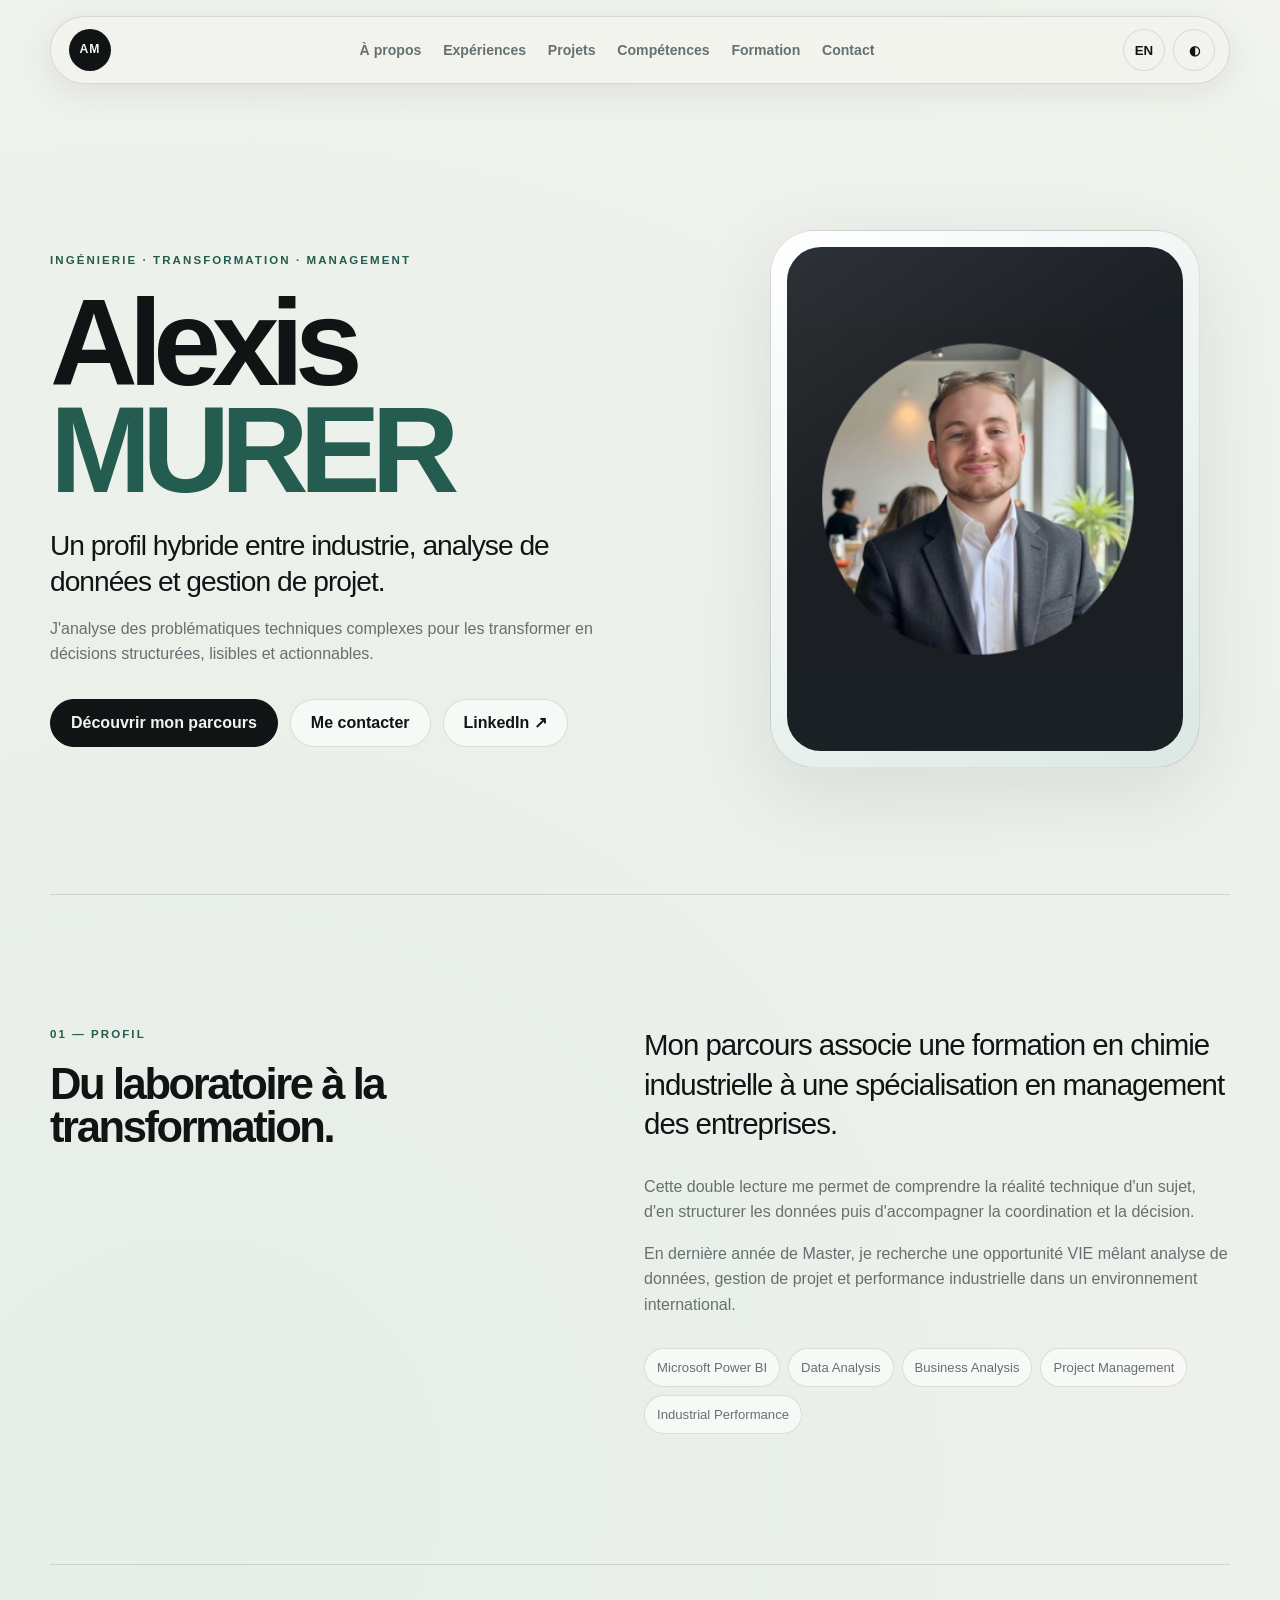
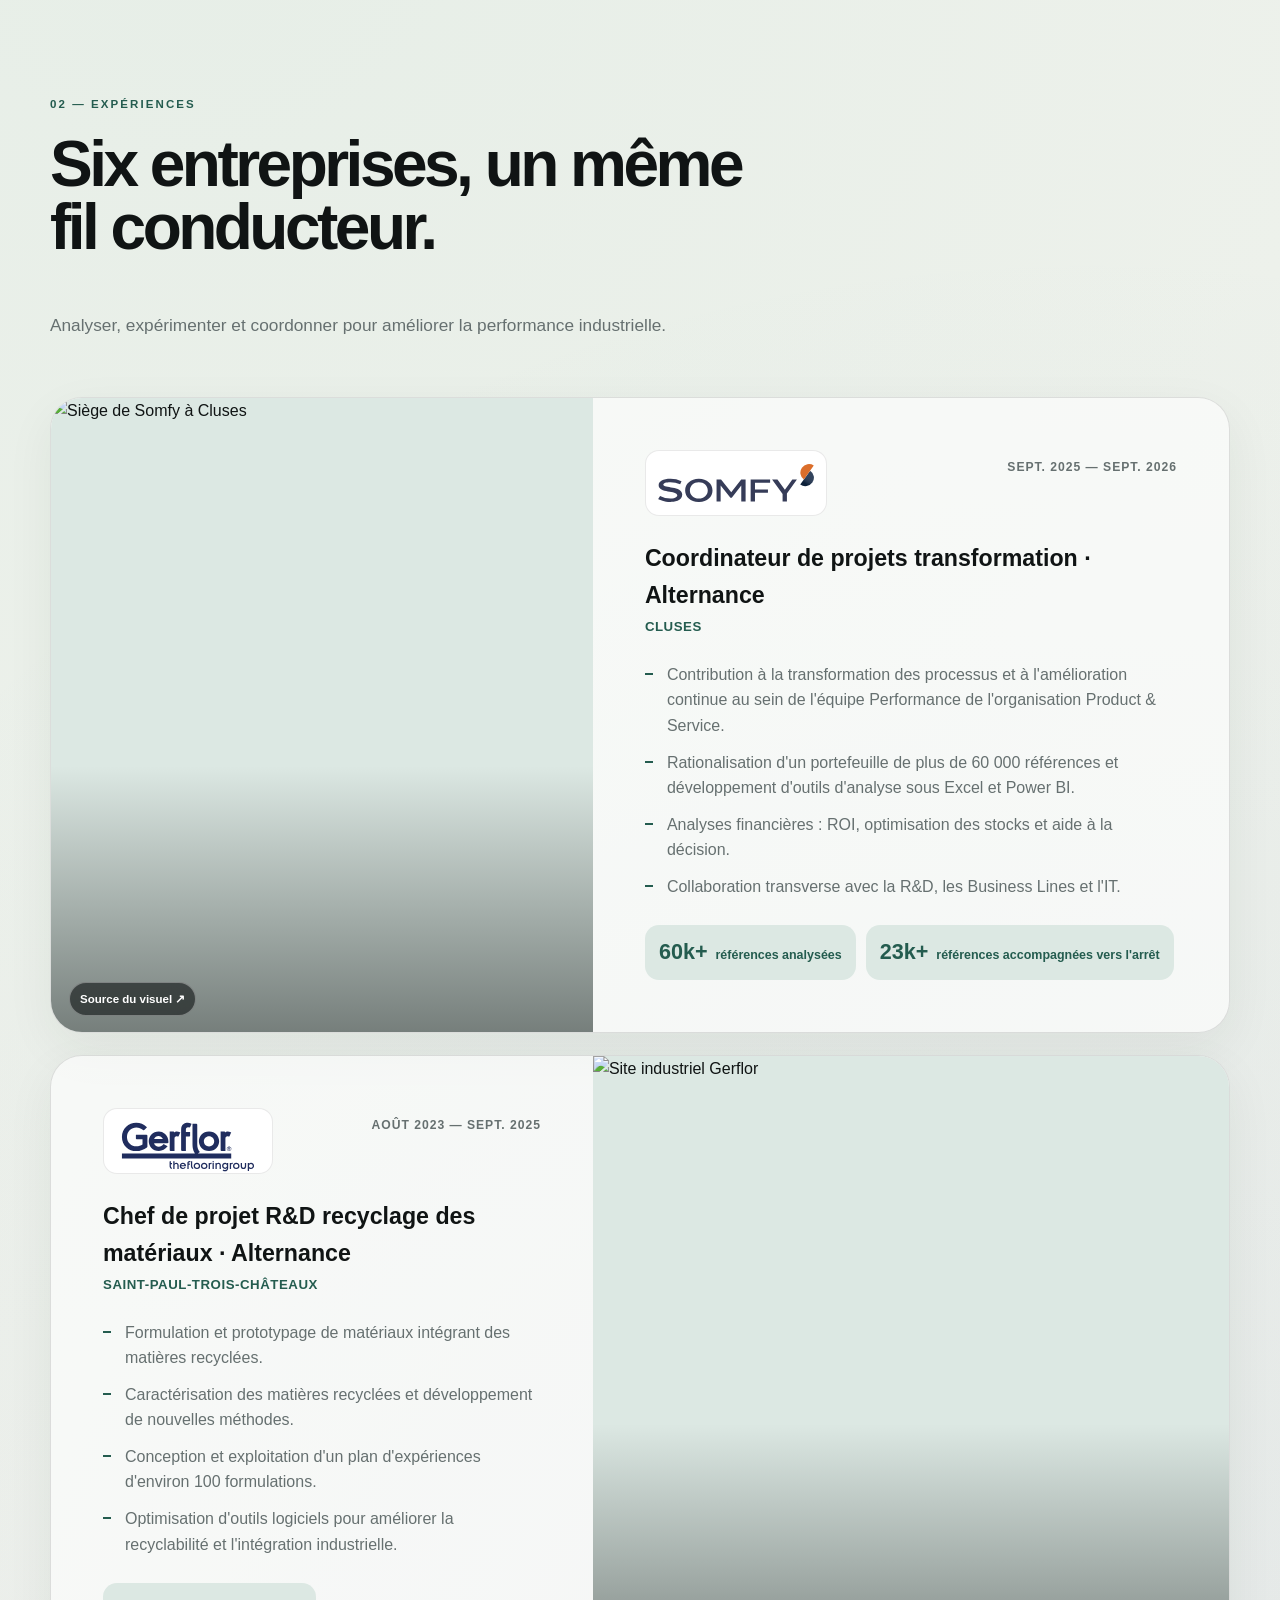
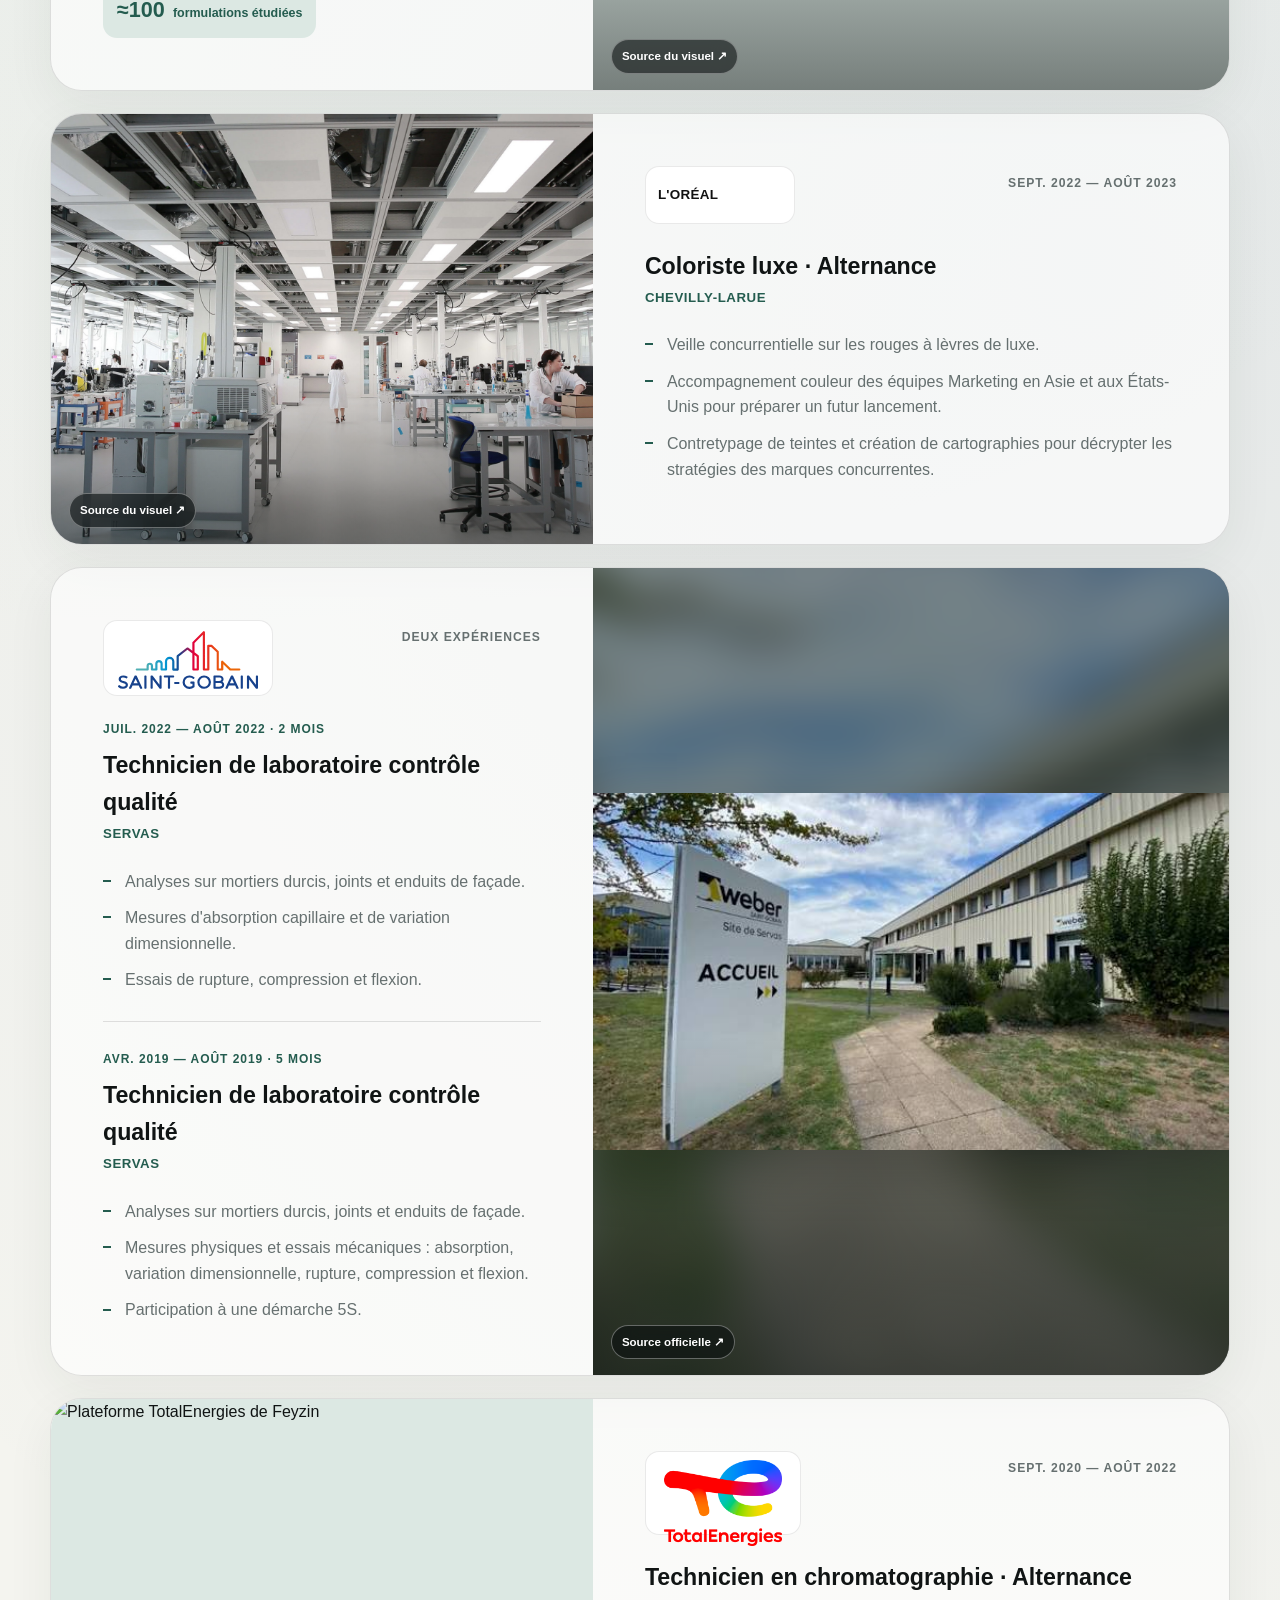
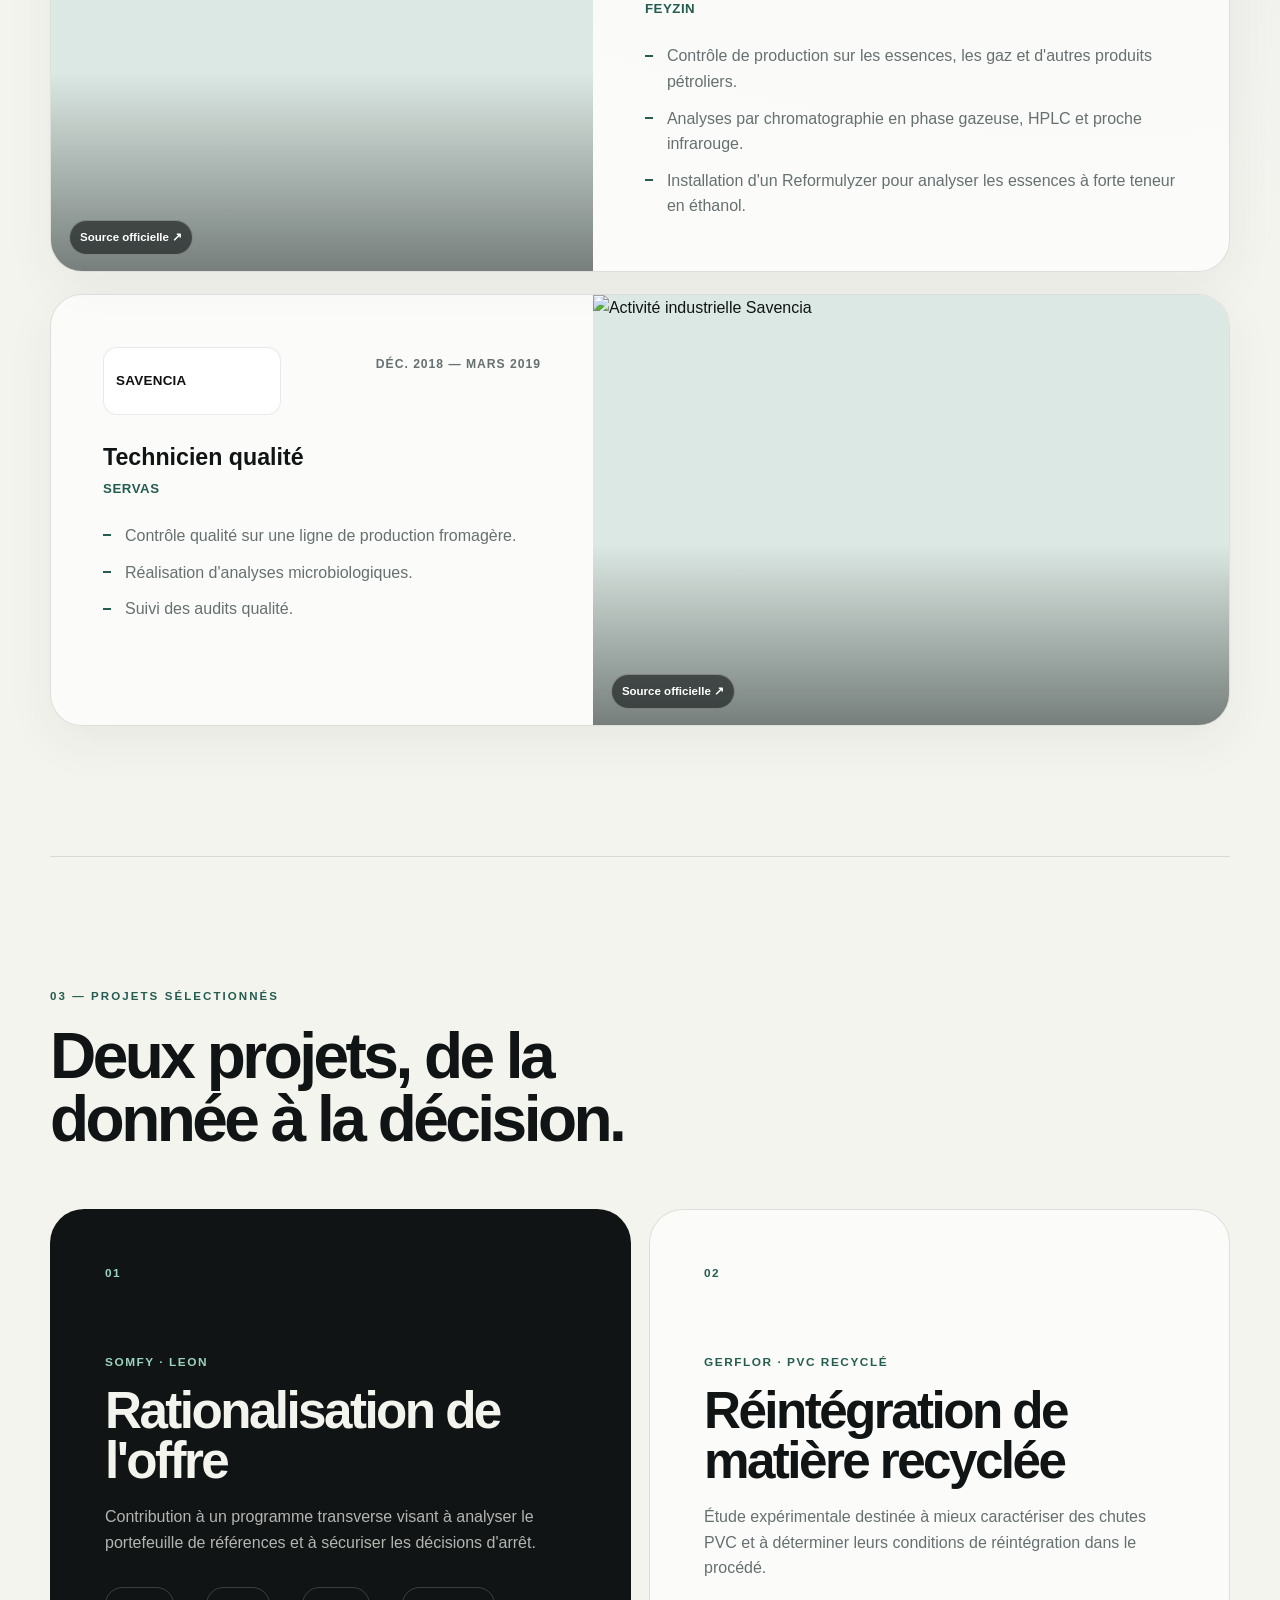
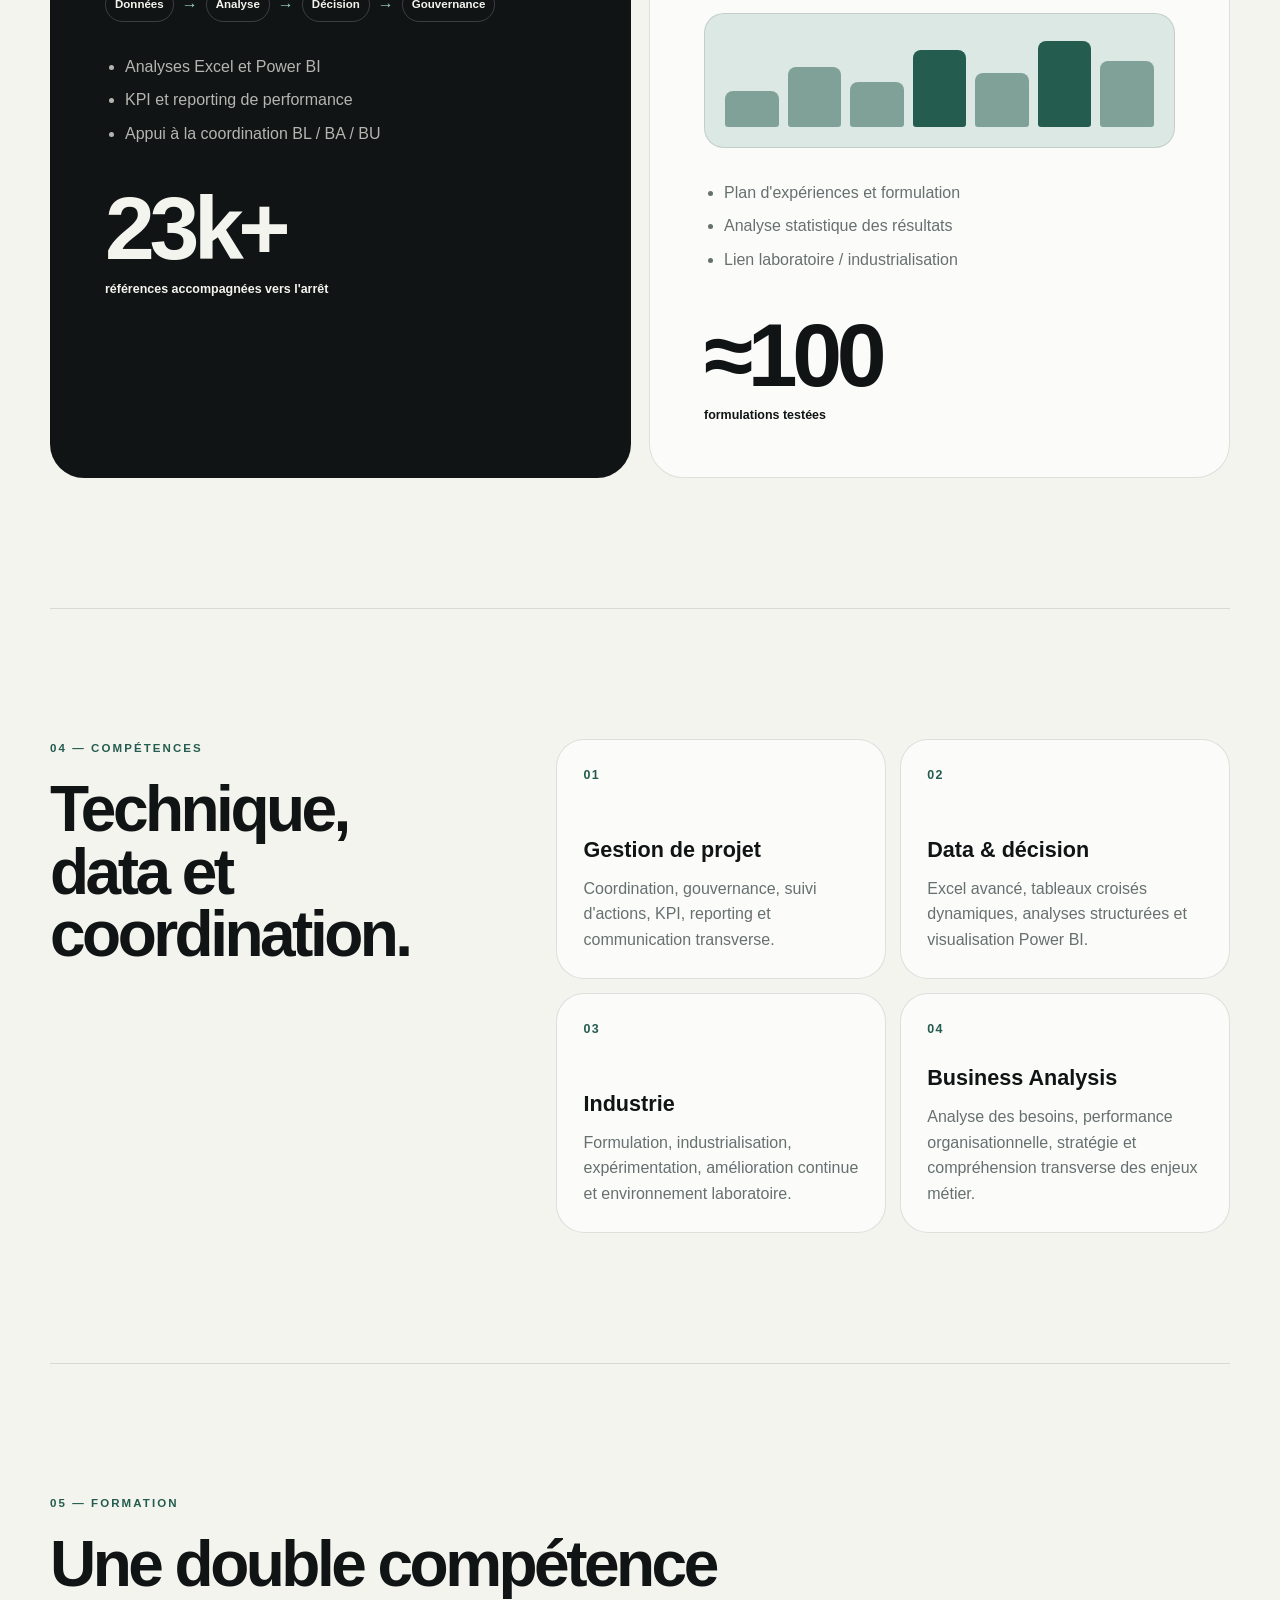
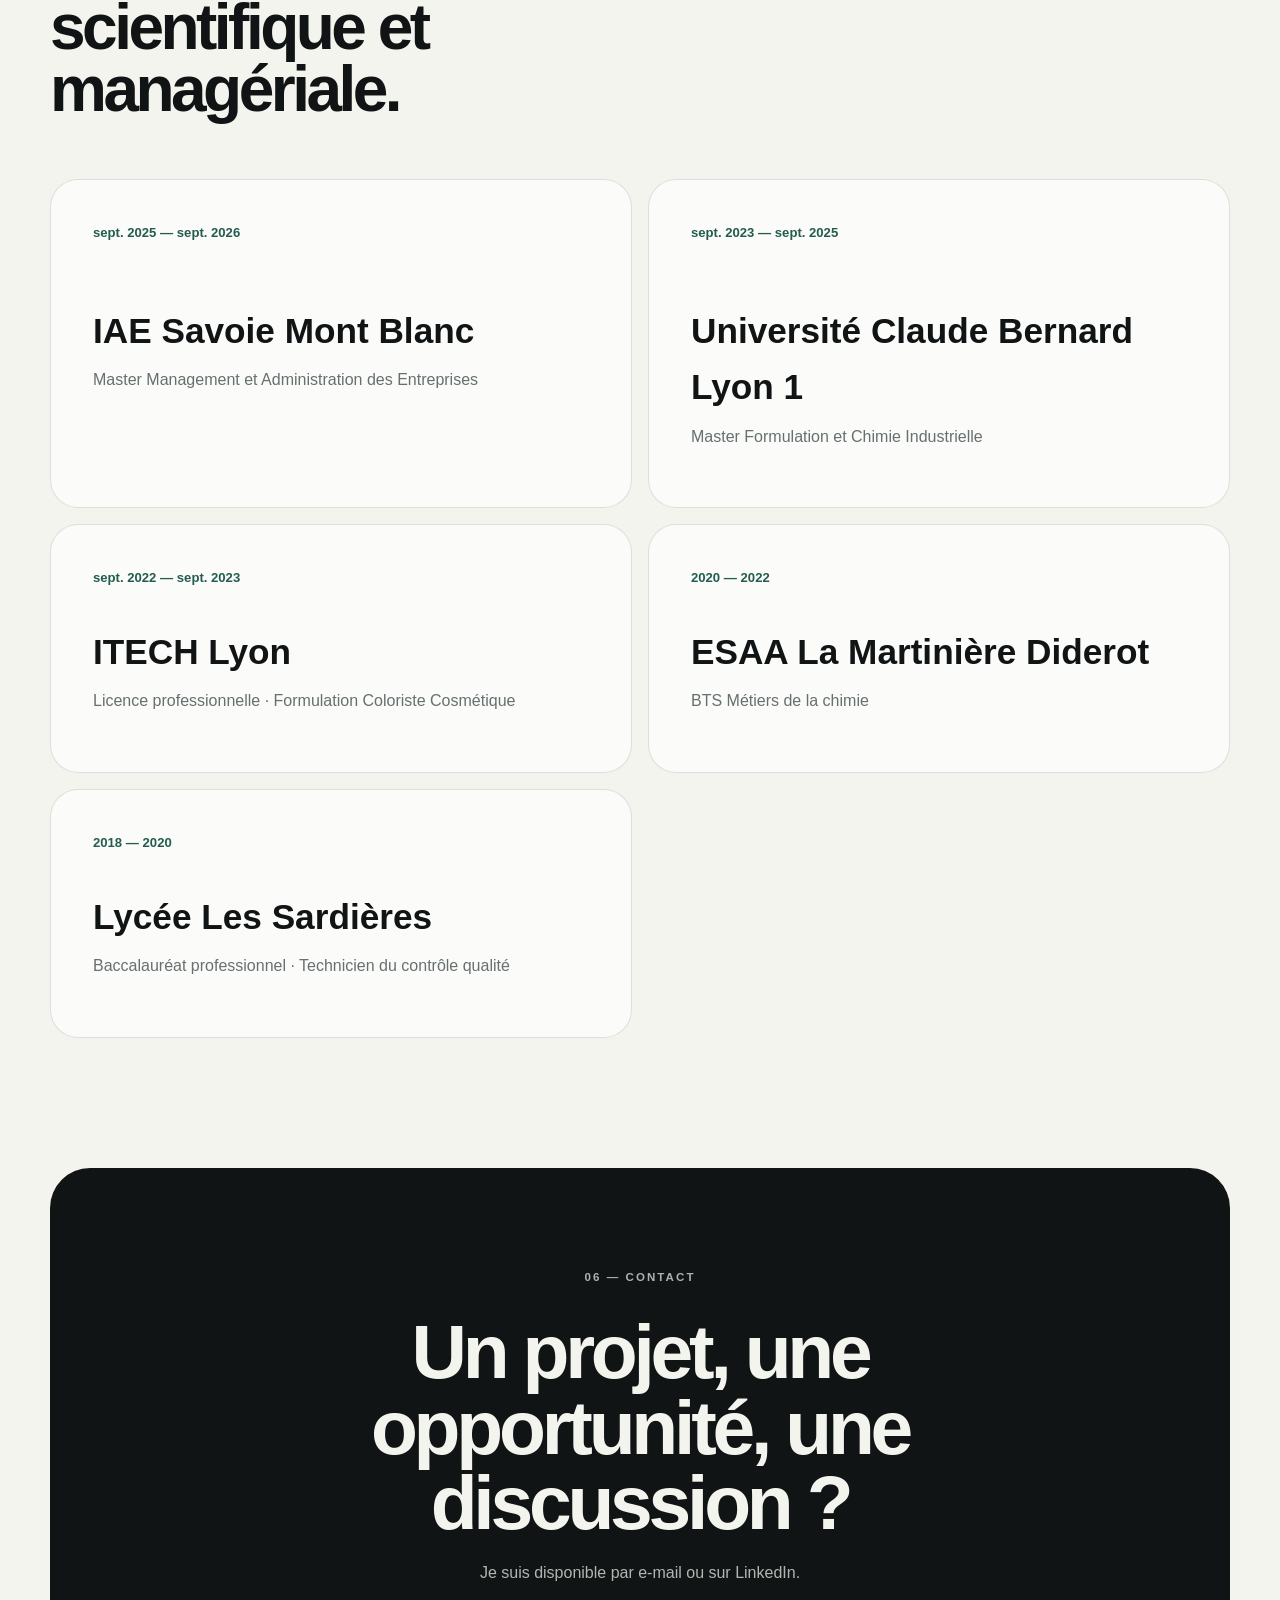
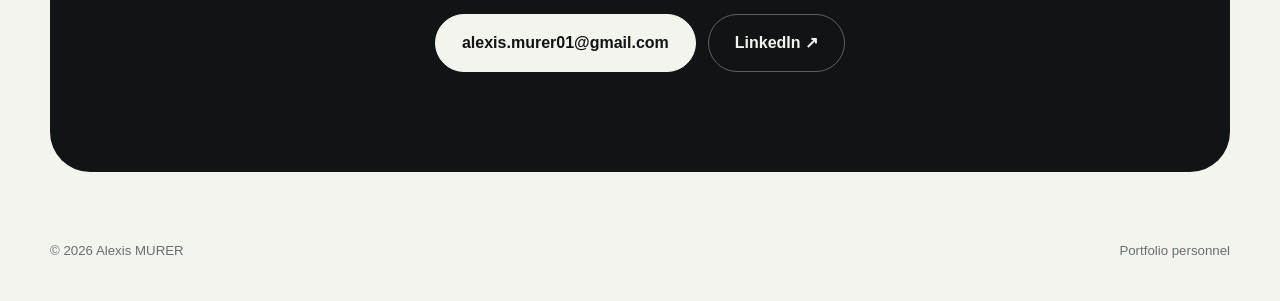
==== index.html @ aa8612f1 "Ajout du portfolio" ====
<!DOCTYPE html>
<html lang="fr">
<head>
  <meta charset="UTF-8" />
  <meta name="viewport" content="width=device-width, initial-scale=1.0" />
  <meta name="description" content="Portfolio professionnel d'Alexis MURER — transformation, ingénierie industrielle, data et gestion de projet." />
  <title>Alexis MURER — Portfolio</title>
  <link rel="icon" type="image/svg+xml" href="data:image/svg+xml,%3Csvg xmlns='http://www.w3.org/2000/svg' viewBox='0 0 64 64'%3E%3Crect width='64' height='64' rx='18' fill='%23101414'/%3E%3Ctext x='32' y='40' text-anchor='middle' font-family='Arial,sans-serif' font-size='23' font-weight='700' fill='%23f4f4ef'%3EAM%3C/text%3E%3C/svg%3E" />
  <link rel="stylesheet" href="styles.css" />
</head>
<body>
  <div class="cursor-glow" aria-hidden="true"></div>

  <header class="site-header">
    <a class="brand" href="#top" aria-label="Retour en haut">AM</a>
    <nav class="nav" aria-label="Navigation principale">
      <a href="#about" data-i18n="nav_about">À propos</a>
      <a href="#experience" data-i18n="nav_experience">Expériences</a>
      <a href="#projects" data-i18n="nav_projects">Projets</a>
      <a href="#skills" data-i18n="nav_skills">Compétences</a>
      <a href="#education" data-i18n="nav_education">Formation</a>
      <a href="#contact" data-i18n="nav_contact">Contact</a>
    </nav>
    <div class="header-actions">
      <button id="languageToggle" class="icon-button" type="button" aria-label="Changer de langue">EN</button>
      <button id="themeToggle" class="icon-button" type="button" aria-label="Changer de thème">◐</button>
    </div>
  </header>

  <main id="top">
    <section class="hero section-shell">
      <div class="hero-copy reveal">
        <p class="eyebrow" data-i18n="hero_eyebrow">INGÉNIERIE · TRANSFORMATION · MANAGEMENT</p>
        <h1>Alexis <span>MURER</span></h1>
        <p class="hero-lead" data-i18n="hero_lead">Un profil hybride entre industrie, analyse de données et gestion de projet.</p>
        <p class="hero-sub" data-i18n="hero_sub">J'analyse des problématiques techniques complexes pour les transformer en décisions structurées, lisibles et actionnables.</p>
        <div class="hero-actions">
          <a class="button primary" href="#experience" data-i18n="hero_cta_work">Découvrir mon parcours</a>
          <a class="button secondary" href="mailto:alexis.murer01@gmail.com" data-i18n="hero_cta_contact">Me contacter</a>
          <a class="button secondary" href="https://www.linkedin.com/in/alexismurer" target="_blank" rel="noreferrer">LinkedIn ↗</a>
        </div>
      </div>

      <div class="hero-visual reveal">
        <div class="portrait-card">
          <div class="portrait-frame">
            <img class="portrait-photo" src="alexis-murer-portrait.png" alt="Portrait professionnel d'Alexis Murer" width="361" height="314" decoding="async" />
          </div>
        </div>
      </div>
    </section>

    <section id="about" class="section-shell section-grid about-section">
      <div class="section-heading reveal">
        <p class="eyebrow" data-i18n="about_eyebrow">01 — PROFIL</p>
        <h2 data-i18n="about_title">Du laboratoire à la transformation.</h2>
      </div>
      <div class="section-content reveal">
        <p class="large-copy" data-i18n="about_p1">Mon parcours associe une formation en chimie industrielle à une spécialisation en management des entreprises.</p>
        <p data-i18n="about_p2">Cette double lecture me permet de comprendre la réalité technique d'un sujet, d'en structurer les données puis d'accompagner la coordination et la décision.</p>
        <p data-i18n="about_p3">En dernière année de Master, je recherche une opportunité VIE mêlant analyse de données, gestion de projet et performance industrielle dans un environnement international.</p>
        <div class="pill-row">
          <span>Microsoft Power BI</span><span>Data Analysis</span><span>Business Analysis</span><span>Project Management</span><span>Industrial Performance</span>
        </div>
      </div>
    </section>

    <section id="experience" class="section-shell experience-section">
      <div class="section-heading reveal">
        <p class="eyebrow" data-i18n="experience_eyebrow">02 — EXPÉRIENCES</p>
        <h2 data-i18n="experience_title">Six entreprises, un même fil conducteur.</h2>
        <p class="section-intro" data-i18n="experience_intro">Analyser, expérimenter et coordonner pour améliorer la performance industrielle.</p>
      </div>

      <div class="experience-list">
        <article class="experience-card reveal">
          <div class="experience-media">
            <img src="https://cdn-s-www.ledauphine.com/images/50128DD4-AC40-42E2-9F57-FFF5B70240E8/NW_raw/le-siege-de-somfy-a-cluses-archives-photo-le-dl-l-c-1643205887.jpg" alt="Siège de Somfy à Cluses" loading="lazy" />
            <a class="media-credit" href="https://www.ledauphine.com/economie/2022/01/27/somfy-un-chiffre-d-affaires-de-1-48-milliard-en-2021" target="_blank" rel="noreferrer" data-i18n="photo_source">Source du visuel ↗</a>
          </div>
          <div class="experience-body">
            <div class="experience-head">
              <div class="company-logo logo-somfy"><img src="assets/somfy-logo.svg" alt="Logo actuel du Groupe Somfy" onerror="this.dataset.failed='true'" /><span>SOMFY</span></div>
              <span class="experience-date" data-i18n="somfy_date">sept. 2025 — sept. 2026</span>
            </div>
            <p class="role" data-i18n="somfy_role">Coordinateur Projets Transformation · Alternance</p>
            <p class="location">Cluses</p>
            <ul class="mission-list">
              <li data-i18n="somfy_m1">Contribution à la transformation des processus et à l'amélioration continue au sein de l'équipe Performance de l'organisation Product &amp; Service.</li>
              <li data-i18n="somfy_m2">Rationalisation d'un portefeuille de plus de 60 000 références et développement d'outils d'analyse sous Excel et Power BI.</li>
              <li data-i18n="somfy_m3">Analyses financières : ROI, optimisation des stocks et aide à la décision.</li>
              <li data-i18n="somfy_m4">Collaboration transverse avec la R&amp;D, les Business Lines et l'IT.</li>
            </ul>
            <div class="result-row"><div class="result-chip"><strong>60k+</strong><span data-i18n="somfy_portfolio">références analysées</span></div><div class="result-chip"><strong>23k+</strong><span data-i18n="somfy_result">références accompagnées vers l'arrêt</span></div></div>
          </div>
        </article>

        <article class="experience-card reverse reveal">
          <div class="experience-media">
            <img src="https://www.gerflor.fr/sites/web_fr_b2b/files/styles/full_width_banner/public/2022-09/51743702113_49dbc2e0d1_k.jpg?h=ddc58dd3&amp;itok=q3gG5duD" alt="Site industriel Gerflor" loading="lazy" />
            <a class="media-credit" href="https://www.gerflor.fr/pages/le-made-france-gerflor" target="_blank" rel="noreferrer" data-i18n="photo_source">Source du visuel ↗</a>
          </div>
          <div class="experience-body">
            <div class="experience-head">
              <div class="company-logo logo-gerflor"><img src="assets/gerflor-logo.svg" alt="Logo Gerflor" onerror="this.dataset.failed='true'" /><span>GERFLOR</span></div>
              <span class="experience-date" data-i18n="gerflor_date">août 2023 — sept. 2025</span>
            </div>
            <p class="role" data-i18n="gerflor_role">Chef de projet R&amp;D recyclage des matériaux · Alternance</p>
            <p class="location">Saint-Paul-Trois-Châteaux</p>
            <ul class="mission-list">
              <li data-i18n="gerflor_m1">Formulation et prototypage de matériaux intégrant des matières recyclées.</li>
              <li data-i18n="gerflor_m2">Caractérisation des matières recyclées et développement de nouvelles méthodes.</li>
              <li data-i18n="gerflor_m3">Conception et exploitation d'un plan d'expériences d'environ 100 formulations.</li>
              <li data-i18n="gerflor_m4">Optimisation d'outils logiciels pour améliorer la recyclabilité et l'intégration industrielle.</li>
            </ul>
            <div class="result-chip"><strong>≈100</strong><span data-i18n="gerflor_result">formulations étudiées</span></div>
          </div>
        </article>

        <article class="experience-card reveal">
          <div class="experience-media">
            <img src="assets/loreal-chevilly-lab.jpg" alt="Laboratoire du centre de Recherche et Innovation L'Oréal à Chevilly-Larue" loading="lazy" />
            <a class="media-credit" href="https://agencethedesk.com/loreal-repense-les-laboratoires-du-futur-durables-et-flexibles-dans-son-centre-de-recherche-de-chevilly-larue/" target="_blank" rel="noreferrer" data-i18n="photo_source">Source du visuel ↗</a>
          </div>
          <div class="experience-body">
            <div class="experience-head">
              <div class="company-logo logo-loreal"><img src="https://commons.wikimedia.org/wiki/Special:Redirect/file/L%27Or%C3%A9al_logo.svg" alt="Logo L'Oréal" onerror="this.dataset.failed='true'" /><span>L'ORÉAL</span></div>
              <span class="experience-date" data-i18n="loreal_date">sept. 2022 — août 2023</span>
            </div>
            <p class="role" data-i18n="loreal_role">Coloriste luxe · Alternance</p>
            <p class="location">Chevilly-Larue</p>
            <ul class="mission-list">
              <li data-i18n="loreal_m1">Veille concurrentielle sur les rouges à lèvres de luxe.</li>
              <li data-i18n="loreal_m2">Accompagnement couleur des équipes Marketing en Asie et aux États-Unis pour préparer un futur lancement.</li>
              <li data-i18n="loreal_m3">Contretypage de teintes et création de cartographies pour décrypter les stratégies des marques concurrentes.</li>
            </ul>
          </div>
        </article>

        <article class="experience-card reverse reveal">
          <div class="experience-media media-contained weber-media">
            <img src="assets/weber-servas-user.jpg" alt="Entrée du site Saint-Gobain Weber de Servas" loading="lazy" />
            <a class="media-credit" href="https://www.fr.weber/qui-sommes-nous/nos-implantations-industrielles/usine-weber-de-servas" target="_blank" rel="noreferrer" data-i18n="official_source">Source officielle ↗</a>
          </div>
          <div class="experience-body">
            <div class="experience-head">
              <div class="company-logo logo-saint-gobain"><img src="assets/saint-gobain-logo.svg" alt="Logo Saint-Gobain" onerror="this.dataset.failed='true'" /><span>SAINT-GOBAIN WEBER</span></div>
              <span class="experience-date" data-i18n="weber_date">Deux expériences</span>
            </div>
            <div class="tenure-block">
              <p class="tenure-date" data-i18n="weber_date_2022">juil. 2022 — août 2022 · 2 mois</p>
              <p class="role" data-i18n="weber_role">Technicien de laboratoire contrôle qualité</p>
              <p class="location">Servas</p>
              <ul class="mission-list">
                <li data-i18n="weber_m1">Analyses sur mortiers durcis, joints et enduits de façade.</li>
                <li data-i18n="weber_m2">Mesures d'absorption capillaire et de variation dimensionnelle.</li>
                <li data-i18n="weber_m3">Essais de rupture, compression et flexion.</li>
              </ul>
            </div>
            <div class="tenure-block">
              <p class="tenure-date" data-i18n="weber_date_2019">avr. 2019 — août 2019 · 5 mois</p>
              <p class="role" data-i18n="weber_role">Technicien de laboratoire contrôle qualité</p>
              <p class="location">Servas</p>
              <ul class="mission-list">
                <li data-i18n="weber_2019_m1">Analyses sur mortiers durcis, joints et enduits de façade.</li>
                <li data-i18n="weber_2019_m2">Mesures physiques et essais mécaniques : absorption, variation dimensionnelle, rupture, compression et flexion.</li>
                <li data-i18n="weber_2019_m3">Participation à une démarche 5S.</li>
              </ul>
            </div>
          </div>
        </article>

        <article class="experience-card reveal">
          <div class="experience-media">
            <img src="https://dxm.content-center.totalenergies.com/api/wedia/dam/transform/xysh7dg731tahc4hgqc7uhcwha/environnement-developpement-durable-photo-lointaine-plaquette-jpg.webp?height=0.9&amp;t=resize" alt="Plateforme TotalEnergies de Feyzin" loading="lazy" />
            <a class="media-credit" href="https://feyzin.totalenergies.fr/" target="_blank" rel="noreferrer" data-i18n="official_source">Source officielle ↗</a>
          </div>
          <div class="experience-body">
            <div class="experience-head">
              <div class="company-logo logo-total"><img src="assets/totalenergies-logo.png" alt="Logo TotalEnergies" onerror="this.dataset.failed='true'" /><span>TOTALENERGIES</span></div>
              <span class="experience-date" data-i18n="total_date">sept. 2020 — août 2022</span>
            </div>
            <p class="role" data-i18n="total_role">Technicien en chromatographie · Alternance</p>
            <p class="location">Feyzin</p>
            <ul class="mission-list">
              <li data-i18n="total_m1">Contrôle de production sur les essences, les gaz et d'autres produits pétroliers.</li>
              <li data-i18n="total_m2">Analyses par chromatographie en phase gazeuse, HPLC et proche infrarouge.</li>
              <li data-i18n="total_m3">Installation d'un Reformulyzer pour analyser les essences à forte teneur en éthanol.</li>
            </ul>
          </div>
        </article>

        <article class="experience-card reverse reveal">
          <div class="experience-media">
            <img src="https://i.vimeocdn.com/video/805002652-6e2f2bc0e2fbe855908560e7e6eb163b72edc1ee86a16ac4fe09c4e316e36add-d?f=webp" alt="Activité industrielle Savencia" loading="lazy" />
            <a class="media-credit" href="https://www.savencia.com/en/node/60" target="_blank" rel="noreferrer" data-i18n="official_source">Source officielle ↗</a>
          </div>
          <div class="experience-body">
            <div class="experience-head">
              <div class="company-logo logo-savencia"><img src="https://commons.wikimedia.org/wiki/Special:Redirect/file/Savencia_Fromage_%26_Dairy_logo.svg" alt="Logo Savencia" onerror="this.dataset.failed='true'" /><span>SAVENCIA</span></div>
              <span class="experience-date" data-i18n="savencia_date">déc. 2018 — mars 2019</span>
            </div>
            <p class="role" data-i18n="savencia_role">Technicien qualité</p>
            <p class="location">Servas</p>
            <ul class="mission-list">
              <li data-i18n="savencia_m1">Contrôle qualité sur une ligne de production fromagère.</li>
              <li data-i18n="savencia_m2">Réalisation d'analyses microbiologiques.</li>
              <li data-i18n="savencia_m3">Suivi des audits qualité.</li>
            </ul>
          </div>
        </article>
      </div>
    </section>

    <section id="projects" class="section-shell projects-section">
      <div class="section-heading reveal">
        <p class="eyebrow" data-i18n="projects_eyebrow">03 — PROJETS SÉLECTIONNÉS</p>
        <h2 data-i18n="projects_title">Deux projets, de la donnée à la décision.</h2>
      </div>
      <div class="projects-grid">
        <article class="project-card project-dark reveal">
          <div class="project-number">01</div><p class="project-company">SOMFY · LEON</p>
          <h3 data-i18n="project_leon_title">Rationalisation de l'offre</h3>
          <p data-i18n="project_leon_text">Contribution à un programme transverse visant à analyser le portefeuille de références et à sécuriser les décisions d'arrêt.</p>
          <div class="project-flow"><span data-i18n="flow_data">Données</span><b>→</b><span data-i18n="flow_analysis">Analyse</span><b>→</b><span data-i18n="flow_decision">Décision</span><b>→</b><span data-i18n="flow_governance">Gouvernance</span></div>
          <ul><li data-i18n="project_leon_b1">Analyses Excel et Power BI</li><li data-i18n="project_leon_b2">KPI et reporting de performance</li><li data-i18n="project_leon_b3">Appui à la coordination BL / BA / BU</li></ul>
          <strong class="project-kpi">23k+ <small data-i18n="project_leon_kpi">références accompagnées vers l'arrêt</small></strong>
        </article>

        <article class="project-card reveal">
          <div class="project-number">02</div><p class="project-company">GERFLOR · PVC RECYCLÉ</p>
          <h3 data-i18n="project_pvc_title">Réintégration de matière recyclée</h3>
          <p data-i18n="project_pvc_text">Étude expérimentale destinée à mieux caractériser des chutes PVC et à déterminer leurs conditions de réintégration dans le procédé.</p>
          <div class="formula-visual" aria-hidden="true"><div style="--h:38%"></div><div style="--h:64%"></div><div style="--h:48%"></div><div style="--h:82%"></div><div style="--h:58%"></div><div style="--h:92%"></div><div style="--h:71%"></div></div>
          <ul><li data-i18n="project_pvc_b1">Plan d'expériences et formulation</li><li data-i18n="project_pvc_b2">Analyse statistique des résultats</li><li data-i18n="project_pvc_b3">Lien laboratoire / industrialisation</li></ul>
          <strong class="project-kpi">≈100 <small data-i18n="project_pvc_kpi">formulations testées</small></strong>
        </article>
      </div>
    </section>

    <section id="skills" class="section-shell section-grid">
      <div class="section-heading reveal"><p class="eyebrow" data-i18n="skills_eyebrow">04 — COMPÉTENCES</p><h2 data-i18n="skills_title">Technique, data et coordination.</h2></div>
      <div class="skills-grid reveal">
        <article class="skill-card"><span class="skill-number">01</span><h3 data-i18n="skill_project_title">Gestion de projet</h3><p data-i18n="skill_project_text">Coordination, gouvernance, suivi d'actions, KPI, reporting et communication transverse.</p></article>
        <article class="skill-card"><span class="skill-number">02</span><h3 data-i18n="skill_data_title">Data &amp; décision</h3><p data-i18n="skill_data_text">Excel avancé, tableaux croisés dynamiques, analyses structurées et visualisation Power BI.</p></article>
        <article class="skill-card"><span class="skill-number">03</span><h3 data-i18n="skill_industry_title">Industrie</h3><p data-i18n="skill_industry_text">Formulation, industrialisation, expérimentation, amélioration continue et environnement laboratoire.</p></article>
        <article class="skill-card"><span class="skill-number">04</span><h3 data-i18n="skill_business_title">Business Analysis</h3><p data-i18n="skill_business_text">Analyse des besoins, performance organisationnelle, stratégie et compréhension transverse des enjeux métier.</p></article>
      </div>
    </section>

    <section id="education" class="section-shell education-section">
      <div class="section-heading reveal"><p class="eyebrow" data-i18n="education_eyebrow">05 — FORMATION</p><h2 data-i18n="education_title">Une double compétence scientifique et managériale.</h2></div>
      <div class="education-grid">
        <article class="education-card reveal"><span data-i18n="education_mae_date">sept. 2025 — sept. 2026</span><h3>IAE Savoie Mont Blanc</h3><p data-i18n="education_mae">Master Management et Administration des Entreprises</p></article>
        <article class="education-card reveal"><span data-i18n="education_fci_date">sept. 2023 — sept. 2025</span><h3>Université Claude Bernard Lyon 1</h3><p data-i18n="education_fci">Master Formulation et Chimie Industrielle</p></article>
        <article class="education-card compact reveal"><span data-i18n="education_itech_date">sept. 2022 — sept. 2023</span><h3>ITECH Lyon</h3><p data-i18n="education_license">Licence professionnelle · Formulation Coloriste Cosmétique</p></article>
        <article class="education-card compact reveal"><span>2020 — 2022</span><h3>ESAA La Martinière Diderot</h3><p data-i18n="education_bts">BTS Métiers de la chimie</p></article>
        <article class="education-card compact reveal"><span>2018 — 2020</span><h3>Lycée Les Sardières</h3><p data-i18n="education_bac">Baccalauréat professionnel · Technicien du contrôle qualité</p></article>
      </div>
    </section>

    <section id="contact" class="section-shell contact-section reveal">
      <p class="eyebrow" data-i18n="contact_eyebrow">06 — CONTACT</p>
      <h2 data-i18n="contact_title">Un projet, une opportunité, une discussion ?</h2>
      <p data-i18n="contact_text">Je suis disponible par e-mail ou sur LinkedIn.</p>
      <div class="contact-actions"><a class="button primary large" href="mailto:alexis.murer01@gmail.com">alexis.murer01@gmail.com</a><a class="button outline-light large" href="https://www.linkedin.com/in/alexismurer" target="_blank" rel="noreferrer">LinkedIn ↗</a></div>
    </section>
  </main>

  <footer class="footer section-shell"><span>© <span id="year"></span> Alexis MURER</span><span data-i18n="footer_text">Portfolio personnel</span></footer>
  <script src="script.js"></script>
</body>
</html>
---- styles.css ----
:root {
  --bg: #f4f4ef;
  --surface: rgba(255, 255, 255, 0.62);
  --surface-solid: #ffffff;
  --text: #101414;
  --muted: #667070;
  --line: rgba(16, 20, 20, 0.12);
  --accent: #245c4f;
  --accent-soft: #dce8e3;
  --shadow: 0 24px 80px rgba(29, 46, 41, 0.10);
  --radius-lg: 28px;
  --radius-md: 18px;
  --max-width: 1180px;
}

[data-theme="dark"] {
  --bg: #0c1110;
  --surface: rgba(25, 32, 30, 0.72);
  --surface-solid: #151b19;
  --text: #f1f4ef;
  --muted: #a1aaa7;
  --line: rgba(255, 255, 255, 0.11);
  --accent: #84c4ae;
  --accent-soft: #17362d;
  --shadow: 0 24px 80px rgba(0, 0, 0, 0.28);
}

* {
  box-sizing: border-box;
}

html {
  scroll-behavior: smooth;
}

body {
  margin: 0;
  background:
    radial-gradient(circle at 15% 15%, rgba(132, 196, 174, 0.12), transparent 28%),
    radial-gradient(circle at 85% 35%, rgba(89, 122, 167, 0.10), transparent 25%),
    var(--bg);
  color: var(--text);
  font-family: Inter, ui-sans-serif, -apple-system, BlinkMacSystemFont, "Segoe UI", sans-serif;
  line-height: 1.6;
  transition: background 0.35s ease, color 0.35s ease;
}

a {
  color: inherit;
  text-decoration: none;
}

button,
a {
  -webkit-tap-highlight-color: transparent;
}

.site-header {
  position: sticky;
  top: 16px;
  z-index: 100;
  width: min(calc(100% - 32px), var(--max-width));
  margin: 16px auto 0;
  padding: 12px 14px 12px 18px;
  display: grid;
  grid-template-columns: auto 1fr auto;
  gap: 18px;
  align-items: center;
  border: 1px solid var(--line);
  border-radius: 999px;
  background: color-mix(in srgb, var(--bg) 78%, transparent);
  backdrop-filter: blur(18px);
  box-shadow: 0 8px 32px rgba(20, 30, 27, 0.08);
}

.brand {
  display: grid;
  place-items: center;
  width: 42px;
  height: 42px;
  border-radius: 50%;
  background: var(--text);
  color: var(--bg);
  font-size: 0.76rem;
  font-weight: 800;
  letter-spacing: 0.08em;
}

.nav {
  display: flex;
  justify-content: center;
  gap: clamp(12px, 2.2vw, 30px);
}

.nav a {
  color: var(--muted);
  font-size: 0.88rem;
  font-weight: 650;
  transition: color 0.2s ease;
}

.nav a:hover {
  color: var(--text);
}

.header-actions {
  display: flex;
  gap: 8px;
}

.icon-button {
  width: 42px;
  height: 42px;
  border: 1px solid var(--line);
  border-radius: 50%;
  background: transparent;
  color: var(--text);
  cursor: pointer;
  font-weight: 750;
}

.section-shell {
  width: min(calc(100% - 40px), var(--max-width));
  margin-inline: auto;
}

.hero {
  min-height: calc(100vh - 90px);
  display: grid;
  grid-template-columns: 1.1fr 0.9fr;
  align-items: center;
  gap: clamp(48px, 7vw, 100px);
  padding: 90px 0 70px;
}

.eyebrow {
  margin: 0 0 20px;
  color: var(--accent);
  font-size: 0.72rem;
  font-weight: 850;
  letter-spacing: 0.18em;
  text-transform: uppercase;
}

h1,
h2,
h3,
p {
  margin-top: 0;
}

h1 {
  margin-bottom: 24px;
  font-size: clamp(4rem, 9.5vw, 8.4rem);
  line-height: 0.88;
  letter-spacing: -0.075em;
  font-weight: 850;
}

h1 span {
  color: var(--accent);
}

.hero-lead {
  max-width: 720px;
  margin-bottom: 16px;
  font-size: clamp(1.25rem, 2.2vw, 1.85rem);
  line-height: 1.28;
  letter-spacing: -0.035em;
}

.hero-sub {
  max-width: 620px;
  color: var(--muted);
  font-size: 1rem;
}

.hero-actions {
  display: flex;
  flex-wrap: wrap;
  gap: 12px;
  margin-top: 32px;
}

.button {
  display: inline-flex;
  align-items: center;
  justify-content: center;
  min-height: 48px;
  padding: 0 20px;
  border: 1px solid var(--line);
  border-radius: 999px;
  font-weight: 750;
  transition: transform 0.2s ease, background 0.2s ease, color 0.2s ease;
}

.button:hover {
  transform: translateY(-2px);
}

.button.primary {
  border-color: var(--text);
  background: var(--text);
  color: var(--bg);
}

.button.secondary {
  background: var(--surface);
}

.button.large {
  min-height: 58px;
  padding-inline: 26px;
}

.hero-visual {
  display: flex;
  justify-content: center;
}

.portrait-card {
  position: relative;
  width: min(100%, 430px);
  aspect-ratio: 4 / 5;
  border-radius: 44px;
  padding: 16px;
  border: 1px solid var(--line);
  background: linear-gradient(145deg, var(--surface-solid), var(--accent-soft));
  box-shadow: var(--shadow);
}

.portrait-frame {
  position: relative;
  width: 100%;
  height: 100%;
  border-radius: 34px;
  display: grid;
  place-items: center;
  overflow: hidden;
  background: #1b2025;
}

.portrait-frame::after {
  content: "";
  position: absolute;
  inset: 0;
  pointer-events: none;
  background: linear-gradient(145deg, rgba(255, 255, 255, 0.08), transparent 42%);
}

.portrait-photo {
  display: block;
  width: 100%;
  height: 100%;
  object-fit: contain;
  object-position: center;
}

.floating-card {
  position: absolute;
  display: flex;
  flex-direction: column;
  padding: 14px 18px;
  border-radius: 16px;
  background: var(--surface-solid);
  border: 1px solid var(--line);
  box-shadow: var(--shadow);
}

.floating-card strong {
  font-size: 0.84rem;
}

.floating-card span {
  color: var(--muted);
  font-size: 0.78rem;
}

.card-one {
  left: -42px;
  bottom: 82px;
}

.card-two {
  right: -32px;
  top: 80px;
}

.section-grid {
  display: grid;
  grid-template-columns: minmax(260px, 0.75fr) minmax(0, 1.25fr);
  gap: clamp(48px, 8vw, 110px);
  padding: 130px 0;
  border-top: 1px solid var(--line);
}

.section-grid.about-section {
  grid-template-columns: minmax(0, 0.95fr) minmax(0, 1.05fr);
  gap: clamp(40px, 5vw, 72px);
}

.about-section .section-heading {
  min-width: 0;
}

.about-section .section-heading h2 {
  max-width: 100%;
  font-size: clamp(2.35rem, 3.4vw, 3.5rem);
}

.section-heading h2 {
  max-width: 720px;
  font-size: clamp(2.4rem, 5vw, 5rem);
  line-height: 0.98;
  letter-spacing: -0.055em;
}

.section-content {
  align-self: end;
}

.section-content p {
  color: var(--muted);
}

.large-copy {
  color: var(--text) !important;
  font-size: clamp(1.35rem, 2.3vw, 2rem);
  line-height: 1.35;
  letter-spacing: -0.035em;
}

.pill-row {
  display: flex;
  flex-wrap: wrap;
  gap: 8px;
  margin-top: 30px;
}

.pill-row span {
  padding: 8px 12px;
  border: 1px solid var(--line);
  border-radius: 999px;
  color: var(--muted);
  font-size: 0.82rem;
  background: var(--surface);
}

#experience,
#education {
  padding: 130px 0;
  border-top: 1px solid var(--line);
}

#experience .section-heading,
#education .section-heading {
  margin-bottom: 58px;
}

.timeline {
  display: grid;
  gap: 18px;
}

.timeline-item {
  display: grid;
  grid-template-columns: 180px 1fr;
  gap: 28px;
}

.timeline-date {
  padding-top: 24px;
  color: var(--muted);
  font-size: 0.83rem;
  font-weight: 750;
  text-transform: uppercase;
  letter-spacing: 0.09em;
}

.timeline-card,
.education-card,
.skill-card {
  border: 1px solid var(--line);
  border-radius: var(--radius-lg);
  background: var(--surface);
  backdrop-filter: blur(10px);
}

.timeline-card {
  padding: clamp(24px, 4vw, 42px);
}

.timeline-topline {
  display: flex;
  justify-content: space-between;
  gap: 20px;
  align-items: baseline;
}

.timeline-topline h3 {
  margin-bottom: 8px;
  font-size: clamp(1.5rem, 3vw, 2.3rem);
  letter-spacing: -0.035em;
}

.timeline-topline span,
.role,
.timeline-card > p:last-child {
  color: var(--muted);
}

.role {
  margin-bottom: 20px;
  font-weight: 700;
}

.skills-grid {
  display: grid;
  grid-template-columns: repeat(2, minmax(0, 1fr));
  gap: 14px;
}

.skill-card {
  min-height: 240px;
  padding: 26px;
  display: flex;
  flex-direction: column;
}

.skill-number {
  color: var(--accent);
  font-size: 0.78rem;
  font-weight: 850;
  letter-spacing: 0.1em;
}

.skill-card h3 {
  margin-top: auto;
  margin-bottom: 8px;
  font-size: 1.35rem;
}

.skill-card p {
  margin-bottom: 0;
  color: var(--muted);
}

.education-grid {
  display: grid;
  grid-template-columns: repeat(2, minmax(0, 1fr));
  gap: 16px;
}

.education-card {
  min-height: 240px;
  padding: clamp(26px, 4vw, 42px);
}

.education-card > span {
  display: block;
  margin-bottom: 60px;
  color: var(--accent);
  font-size: 0.82rem;
  font-weight: 800;
}

.education-card h3 {
  margin-bottom: 8px;
  font-size: clamp(1.55rem, 3vw, 2.2rem);
}

.education-card p {
  color: var(--muted);
}

.contact-section {
  margin-bottom: 40px;
  padding: clamp(50px, 9vw, 100px);
  border-radius: 40px;
  text-align: center;
  background: var(--text);
  color: var(--bg);
}

.contact-section .eyebrow {
  color: var(--bg);
  opacity: 0.7;
}

.contact-section h2 {
  max-width: 850px;
  margin: 0 auto 20px;
  font-size: clamp(2.4rem, 6vw, 5.5rem);
  line-height: 0.98;
  letter-spacing: -0.055em;
}

.contact-section p {
  max-width: 650px;
  margin: 0 auto 28px;
  opacity: 0.72;
}

.contact-section .button.primary {
  background: var(--bg);
  color: var(--text);
  border-color: var(--bg);
}

.footer {
  display: flex;
  justify-content: space-between;
  padding: 28px 0 40px;
  color: var(--muted);
  font-size: 0.83rem;
}

.reveal {
  opacity: 0;
  transform: translateY(24px);
  transition: opacity 0.75s ease, transform 0.75s ease;
}

.reveal.visible {
  opacity: 1;
  transform: translateY(0);
}

.cursor-glow {
  position: fixed;
  z-index: -1;
  width: 320px;
  height: 320px;
  border-radius: 50%;
  pointer-events: none;
  background: radial-gradient(circle, rgba(132, 196, 174, 0.13), transparent 68%);
  transform: translate(-50%, -50%);
  opacity: 0;
  transition: opacity 0.25s ease;
}

@media (max-width: 900px) {
  .site-header {
    grid-template-columns: auto 1fr;
  }

  .nav {
    display: none;
  }

  .header-actions {
    justify-content: flex-end;
  }

  .hero {
    min-height: auto;
    grid-template-columns: 1fr;
    padding-top: 70px;
  }

  .hero-visual {
    padding: 10px 40px 0;
  }

  .section-grid,
  .section-grid.about-section {
    grid-template-columns: 1fr;
  }

  .timeline-item {
    grid-template-columns: 1fr;
    gap: 8px;
  }

  .timeline-date {
    padding-top: 0;
  }
}

@media (max-width: 640px) {
  .section-shell {
    width: min(calc(100% - 28px), var(--max-width));
  }

  .site-header {
    top: 10px;
    width: calc(100% - 20px);
    margin-top: 10px;
  }

  h1 {
    font-size: clamp(3.7rem, 19vw, 6rem);
  }

  .hero {
    gap: 42px;
  }

  .hero-visual {
    padding-inline: 18px;
  }

  .card-one {
    left: -12px;
    bottom: 52px;
  }

  .card-two {
    right: -12px;
    top: 52px;
  }

  .section-grid,
  #experience,
  #education {
    padding: 90px 0;
  }

  .skills-grid,
  .education-grid {
    grid-template-columns: 1fr;
  }

  .timeline-topline {
    flex-direction: column;
    gap: 2px;
  }

  .contact-section {
    padding-inline: 24px;
    border-radius: 28px;
  }

  .footer {
    flex-direction: column;
    gap: 6px;
  }
}

@media (prefers-reduced-motion: reduce) {
  html {
    scroll-behavior: auto;
  }

  *,
  *::before,
  *::after {
    animation-duration: 0.01ms !important;
    animation-iteration-count: 1 !important;
    transition-duration: 0.01ms !important;
  }
}

/* V2 — expériences détaillées, projets et médias */
body {
  overflow-x: hidden;
}

.nav {
  gap: clamp(10px, 1.7vw, 24px);
}

.hero-facts {
  display: grid;
  grid-template-columns: repeat(3, minmax(0, 1fr));
  gap: 10px;
  margin-top: 36px;
}

.hero-facts > div {
  min-height: 98px;
  padding: 16px;
  border: 1px solid var(--line);
  border-radius: 18px;
  background: var(--surface);
}

.hero-facts strong {
  display: block;
  margin-bottom: 4px;
  color: var(--accent);
  font-size: 1.5rem;
  line-height: 1;
}

.hero-facts span {
  display: block;
  color: var(--muted);
  font-size: 0.78rem;
  line-height: 1.35;
}

.experience-section,
.projects-section,
.education-section {
  padding: 130px 0;
  border-top: 1px solid var(--line);
}

.experience-section .section-heading,
.projects-section .section-heading,
.education-section .section-heading {
  margin-bottom: 58px;
}

.section-intro {
  max-width: 670px;
  color: var(--muted);
  font-size: 1.08rem;
}

.experience-list {
  display: grid;
  gap: 22px;
}

.experience-card {
  display: grid;
  grid-template-columns: minmax(300px, 0.92fr) minmax(0, 1.08fr);
  min-height: 430px;
  overflow: hidden;
  border: 1px solid var(--line);
  border-radius: 32px;
  background: var(--surface);
  box-shadow: 0 16px 50px rgba(29, 46, 41, 0.06);
}

.experience-card.reverse .experience-media {
  order: 2;
}

.experience-media {
  position: relative;
  min-height: 360px;
  overflow: hidden;
  background: var(--accent-soft);
}

.experience-media::after {
  content: "";
  position: absolute;
  inset: 0;
  pointer-events: none;
  background: linear-gradient(to top, rgba(7, 12, 11, 0.48), transparent 42%);
}

.experience-media > img {
  display: block;
  width: 100%;
  height: 100%;
  min-height: 430px;
  object-fit: cover;
  transition: transform 0.7s ease;
}

.experience-media.media-contained {
  display: grid;
  place-items: center;
  isolation: isolate;
  background: #24322e;
}

.experience-media.media-contained::before {
  content: "";
  position: absolute;
  z-index: -1;
  inset: -28px;
  background: url("assets/weber-servas-user.jpg") center / cover no-repeat;
  filter: blur(20px);
  opacity: 0.48;
  transform: scale(1.08);
}

.experience-media.media-contained > img {
  width: 100%;
  height: auto;
  min-height: 0;
  max-height: 100%;
  object-fit: contain;
  box-shadow: 0 20px 55px rgba(0, 0, 0, 0.22);
}

.experience-card:hover .experience-media > img {
  transform: scale(1.035);
}

.experience-card:hover .experience-media.media-contained > img {
  transform: scale(1.01);
}

.media-credit {
  position: absolute;
  z-index: 2;
  left: 18px;
  bottom: 16px;
  padding: 7px 10px;
  border: 1px solid rgba(255, 255, 255, 0.34);
  border-radius: 999px;
  color: #fff;
  background: rgba(10, 15, 14, 0.58);
  backdrop-filter: blur(12px);
  font-size: 0.72rem;
  font-weight: 700;
}

.experience-body {
  padding: clamp(28px, 4.2vw, 52px);
}

.experience-head {
  display: flex;
  justify-content: space-between;
  gap: 24px;
  align-items: flex-start;
  margin-bottom: 24px;
}

.experience-date {
  flex: 0 0 auto;
  padding-top: 8px;
  color: var(--muted);
  font-size: 0.76rem;
  font-weight: 800;
  letter-spacing: 0.08em;
  text-align: right;
  text-transform: uppercase;
}

.company-logo {
  position: relative;
  display: grid;
  place-items: center start;
  width: 150px;
  height: 58px;
  padding: 8px 12px;
  border: 1px solid rgba(16, 20, 20, 0.09);
  border-radius: 14px;
  background: #fff;
}

.company-logo img {
  display: block;
  width: 100%;
  height: 100%;
  max-width: 100%;
  max-height: 100%;
  object-fit: contain;
}

.company-logo img + span {
  display: none;
  color: #111;
  font-size: 0.84rem;
  font-weight: 900;
  letter-spacing: 0.02em;
}

.company-logo img[data-failed="true"] {
  display: none;
}

.company-logo img[data-failed="true"] + span {
  display: block;
}

.logo-saint-gobain {
  width: 170px;
  height: 76px;
  padding: 10px 14px;
}

.logo-somfy {
  width: 182px;
  height: 66px;
}

.logo-gerflor {
  width: 170px;
  height: 66px;
  padding: 12px 16px;
}

.logo-total {
  width: 156px;
  height: 84px;
  padding: 8px 18px;
}

.logo-savencia {
  width: 178px;
  height: 68px;
}

.experience-body .role {
  margin-bottom: 2px;
  color: var(--text);
  font-size: clamp(1.12rem, 2vw, 1.45rem);
  font-weight: 800;
}

.location {
  margin-bottom: 24px;
  color: var(--accent);
  font-size: 0.83rem;
  font-weight: 800;
  letter-spacing: 0.04em;
  text-transform: uppercase;
}

.mission-list {
  display: grid;
  gap: 11px;
  margin: 0;
  padding: 0;
  list-style: none;
}

.mission-list li {
  position: relative;
  padding-left: 22px;
  color: var(--muted);
}

.mission-list li::before {
  content: "";
  position: absolute;
  left: 0;
  top: 0.7em;
  width: 8px;
  height: 2px;
  background: var(--accent);
}

.tenure-block + .tenure-block {
  margin-top: 28px;
  padding-top: 28px;
  border-top: 1px solid var(--line);
}

.tenure-date {
  margin: 0 0 8px;
  color: var(--accent);
  font-size: 0.75rem;
  font-weight: 850;
  letter-spacing: 0.08em;
  text-transform: uppercase;
}

.result-row {
  display: flex;
  flex-wrap: wrap;
  gap: 10px;
  margin-top: 26px;
}

.result-chip {
  display: inline-flex;
  align-items: baseline;
  gap: 8px;
  margin-top: 26px;
  padding: 10px 14px;
  border-radius: 14px;
  background: var(--accent-soft);
  color: var(--accent);
}

.result-row .result-chip {
  margin-top: 0;
}

.result-chip strong {
  font-size: 1.35rem;
}

.result-chip span {
  font-size: 0.78rem;
  font-weight: 800;
}

.projects-grid {
  display: grid;
  grid-template-columns: repeat(2, minmax(0, 1fr));
  gap: 18px;
}

.project-card {
  min-height: 620px;
  padding: clamp(30px, 4.5vw, 54px);
  border: 1px solid var(--line);
  border-radius: 34px;
  background: var(--surface);
}

.project-dark {
  background: var(--text);
  color: var(--bg);
}

.project-number,
.project-company {
  color: var(--accent);
  font-size: 0.74rem;
  font-weight: 850;
  letter-spacing: 0.13em;
  text-transform: uppercase;
}

.project-dark .project-number,
.project-dark .project-company {
  color: #9bd3bf;
}

.project-number {
  margin-bottom: 70px;
}

.project-company {
  margin-bottom: 14px;
}

.project-card h3 {
  margin-bottom: 18px;
  font-size: clamp(2rem, 4vw, 3.7rem);
  line-height: 0.98;
  letter-spacing: -0.05em;
}

.project-card > p:not(.project-company),
.project-card li {
  color: var(--muted);
}

.project-dark > p:not(.project-company),
.project-dark li {
  color: color-mix(in srgb, var(--bg) 72%, transparent);
}

.project-card ul {
  display: grid;
  gap: 8px;
  margin: 28px 0 0;
  padding-left: 20px;
}

.project-flow {
  display: flex;
  flex-wrap: wrap;
  align-items: center;
  gap: 8px;
  margin: 32px 0;
}

.project-flow span {
  padding: 7px 9px;
  border: 1px solid rgba(255, 255, 255, 0.18);
  border-radius: 999px;
  font-size: 0.72rem;
  font-weight: 750;
}

.project-flow b {
  color: #9bd3bf;
}

.project-kpi {
  display: block;
  margin-top: 42px;
  font-size: clamp(3rem, 7vw, 6rem);
  line-height: 0.9;
  letter-spacing: -0.06em;
}

.project-kpi small {
  display: block;
  margin-top: 12px;
  font-size: 0.78rem;
  line-height: 1.3;
  letter-spacing: 0;
}

.formula-visual {
  height: 135px;
  display: flex;
  align-items: end;
  gap: 9px;
  margin: 32px 0;
  padding: 20px;
  border: 1px solid var(--line);
  border-radius: 20px;
  background: var(--accent-soft);
}

.formula-visual div {
  flex: 1;
  height: var(--h);
  border-radius: 8px 8px 3px 3px;
  background: var(--accent);
  opacity: 0.5;
}

.formula-visual div:nth-child(4),
.formula-visual div:nth-child(6) {
  opacity: 1;
}

.education-card.compact {
  min-height: 190px;
}

.education-card.compact > span {
  margin-bottom: 36px;
}

.contact-actions {
  display: flex;
  justify-content: center;
  flex-wrap: wrap;
  gap: 12px;
}

.button.outline-light {
  border-color: color-mix(in srgb, var(--bg) 34%, transparent);
  color: var(--bg);
}

@media (max-width: 980px) {
  .experience-card {
    grid-template-columns: 1fr;
  }

  .experience-card.reverse .experience-media {
    order: 0;
  }

  .experience-media,
  .experience-media > img {
    min-height: 340px;
  }
}

@media (max-width: 900px) {
  .hero-facts,
  .projects-grid {
    grid-template-columns: 1fr;
  }

  .hero-facts {
    max-width: 560px;
  }

  .hero-facts > div {
    min-height: auto;
  }

  .project-card {
    min-height: auto;
  }
}

@media (max-width: 640px) {
  .experience-section,
  .projects-section,
  .education-section {
    padding: 90px 0;
  }

  .experience-card {
    border-radius: 24px;
  }

  .experience-media,
  .experience-media > img {
    min-height: 250px;
  }

  .experience-head {
    flex-direction: column;
    gap: 12px;
  }

  .experience-date {
    padding-top: 0;
    text-align: left;
  }

  .project-card {
    border-radius: 26px;
  }

  .project-number {
    margin-bottom: 44px;
  }

  .contact-actions {
    flex-direction: column;
  }

  .contact-actions .button {
    width: 100%;
    font-size: 0.86rem;
  }
}
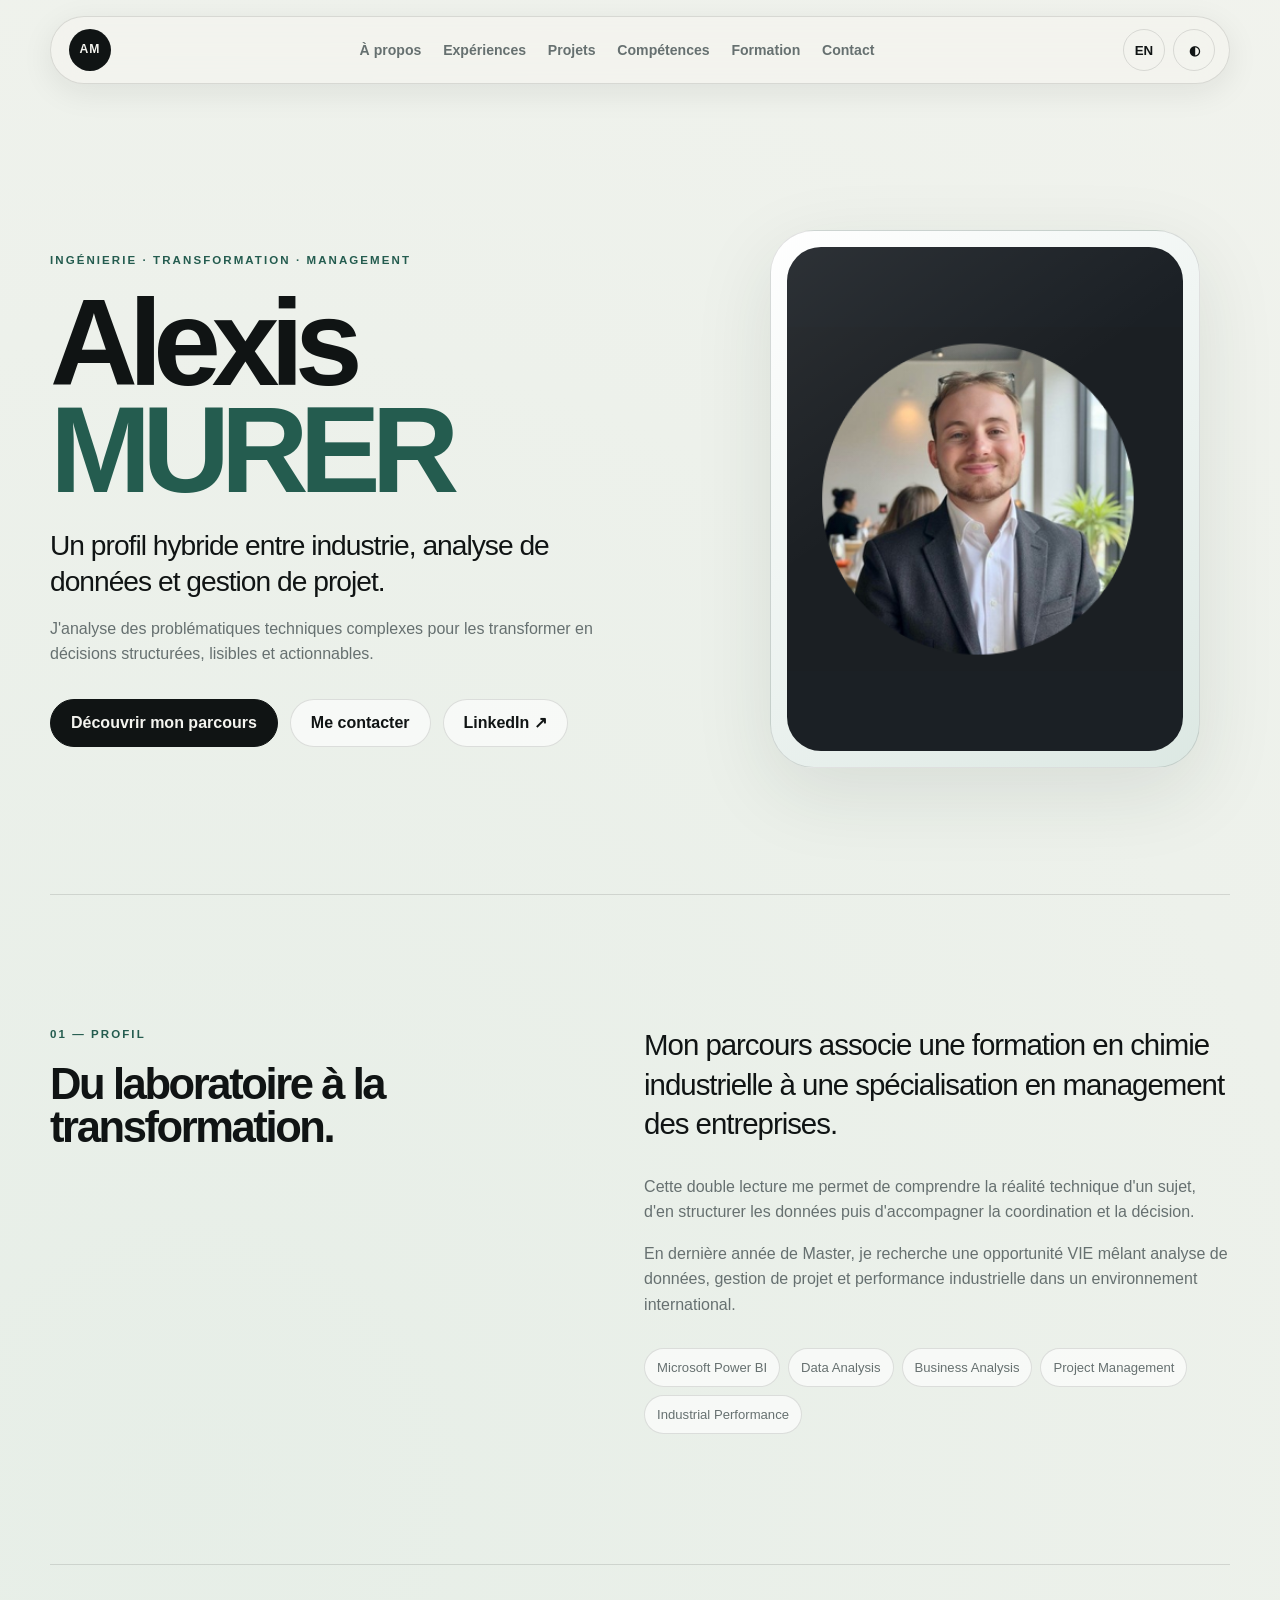
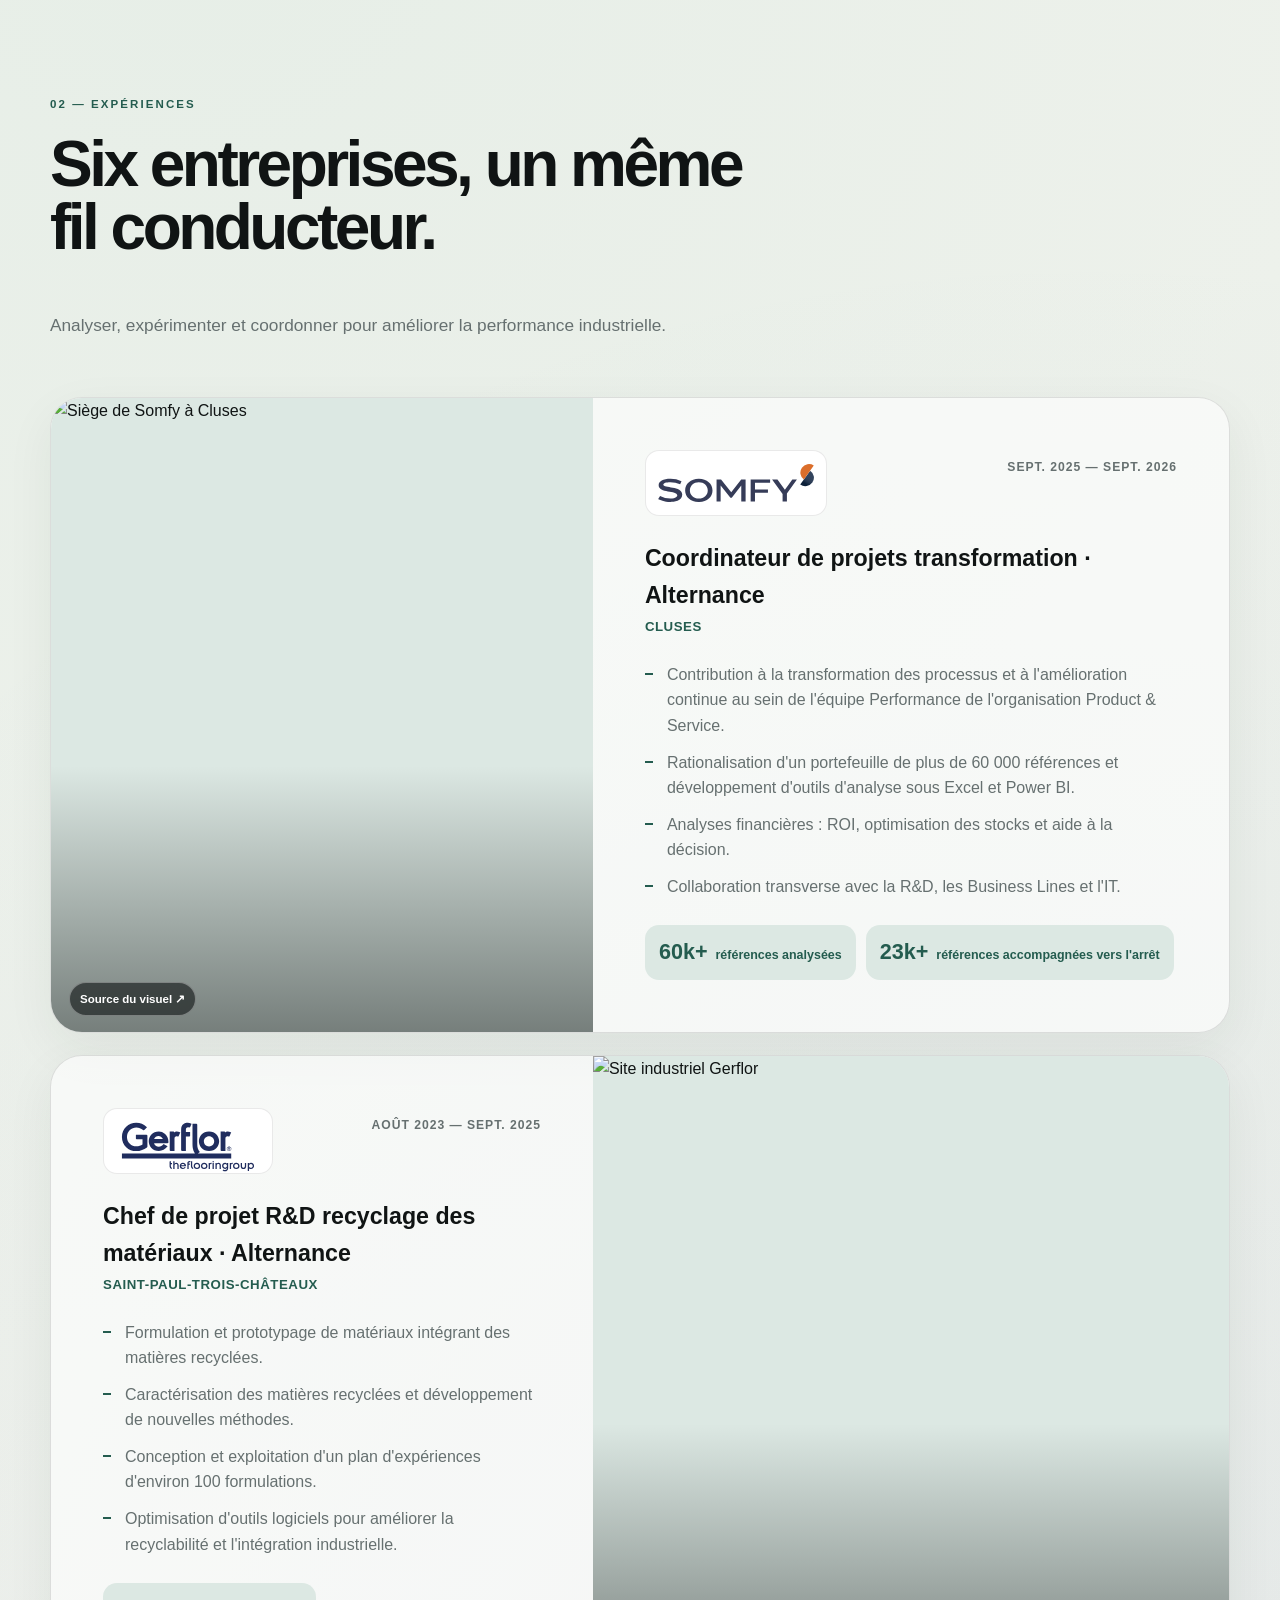
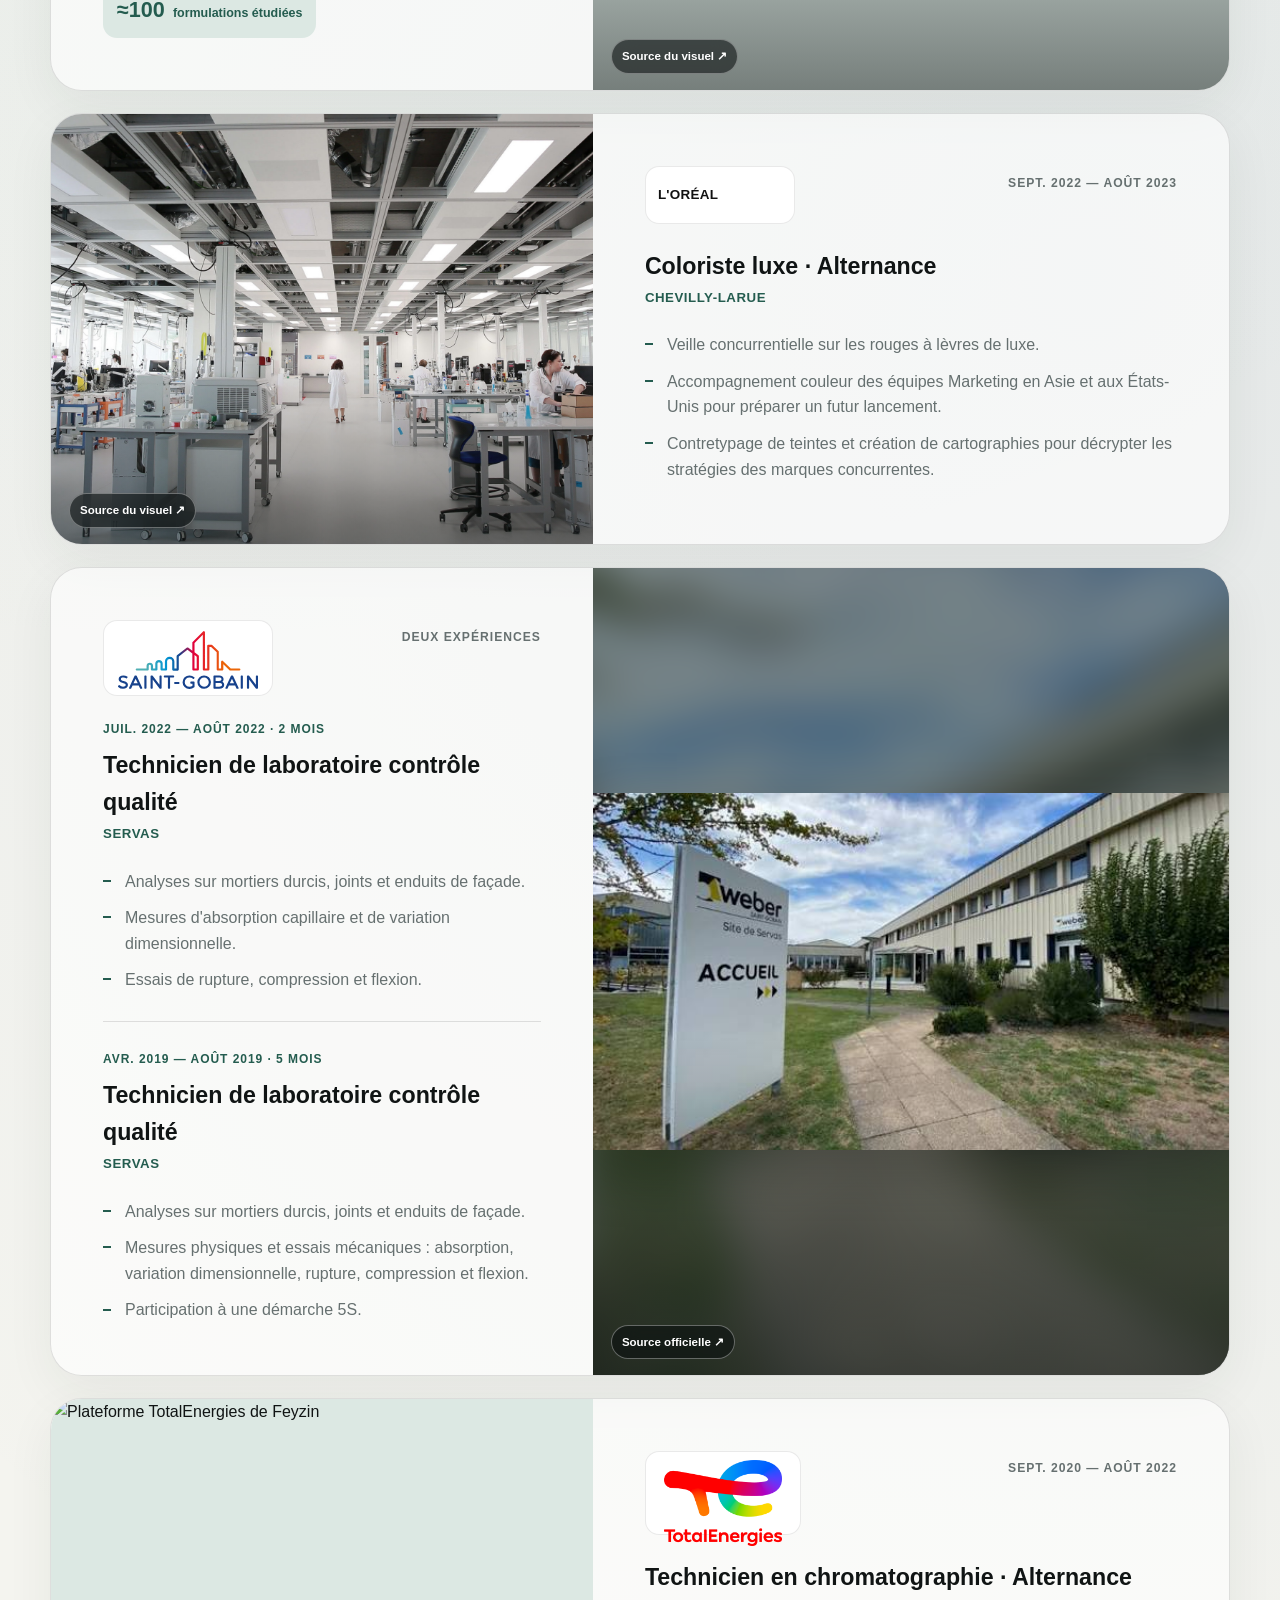
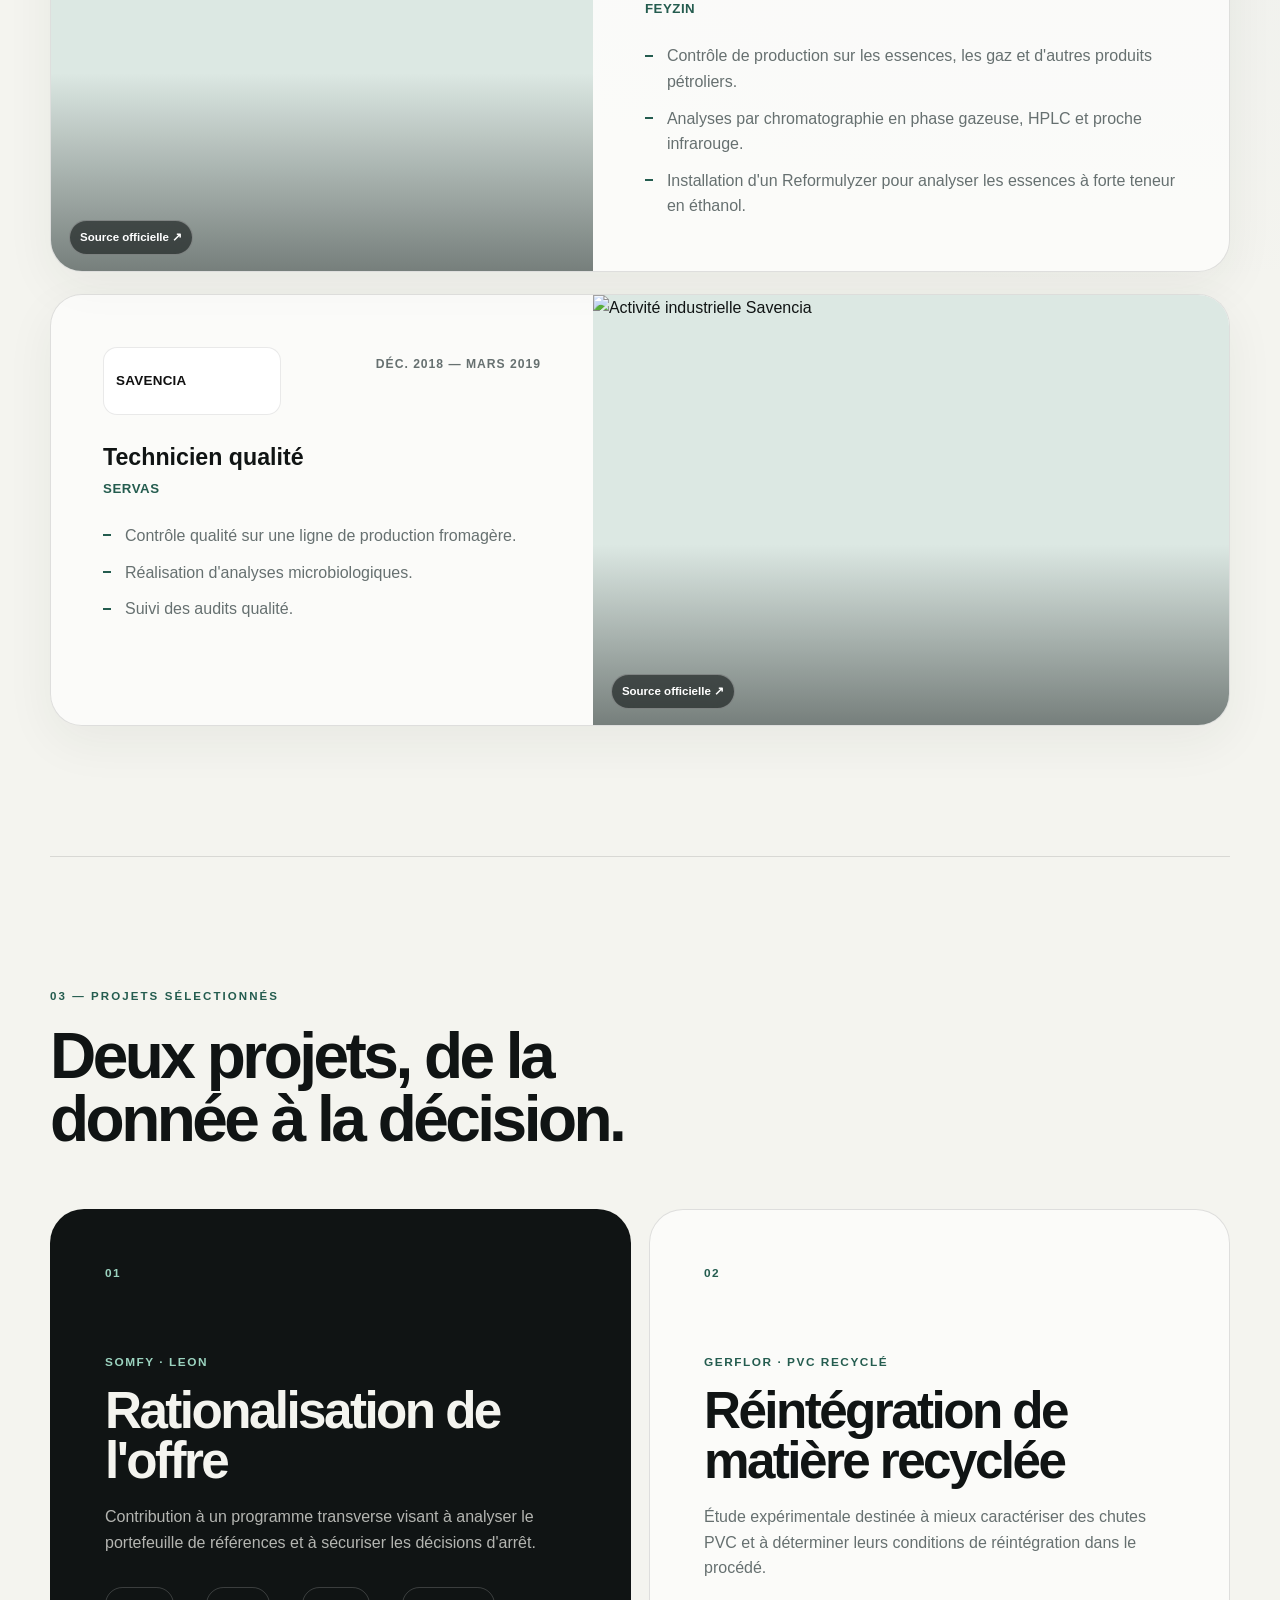
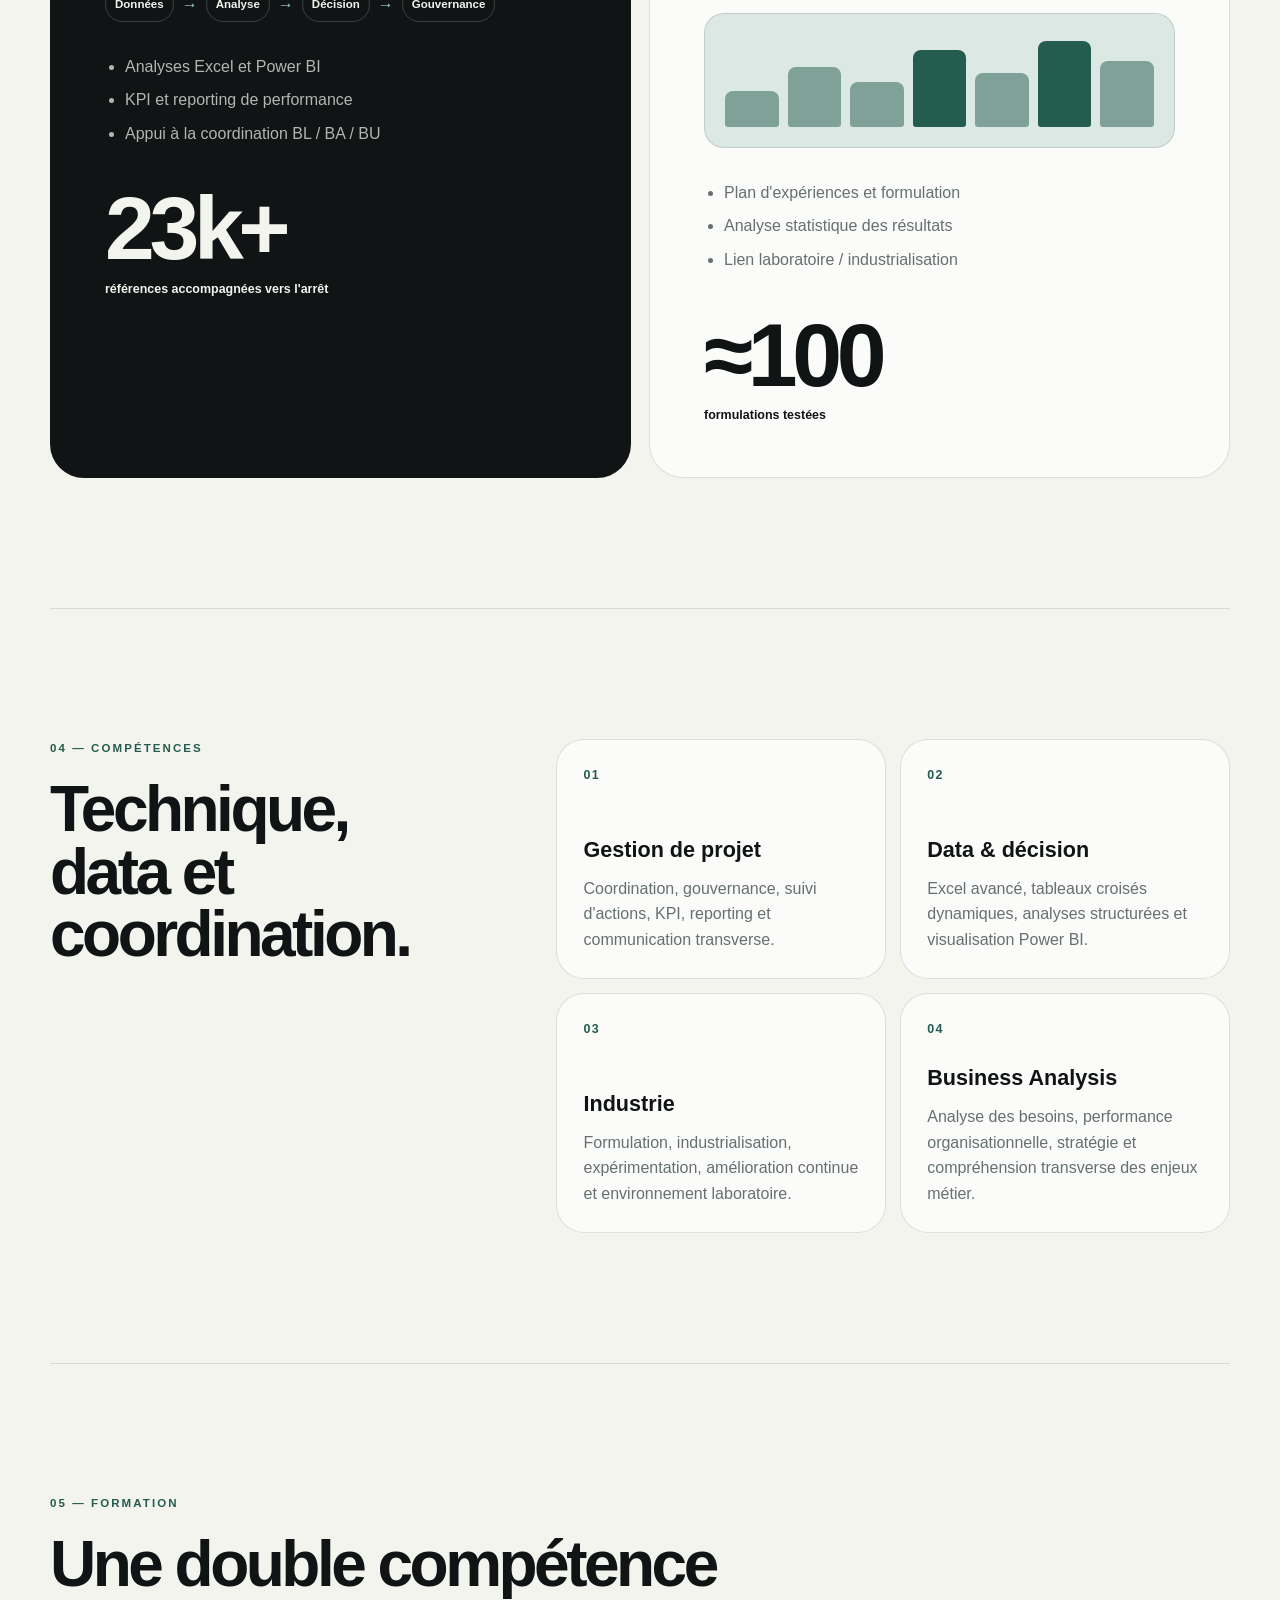
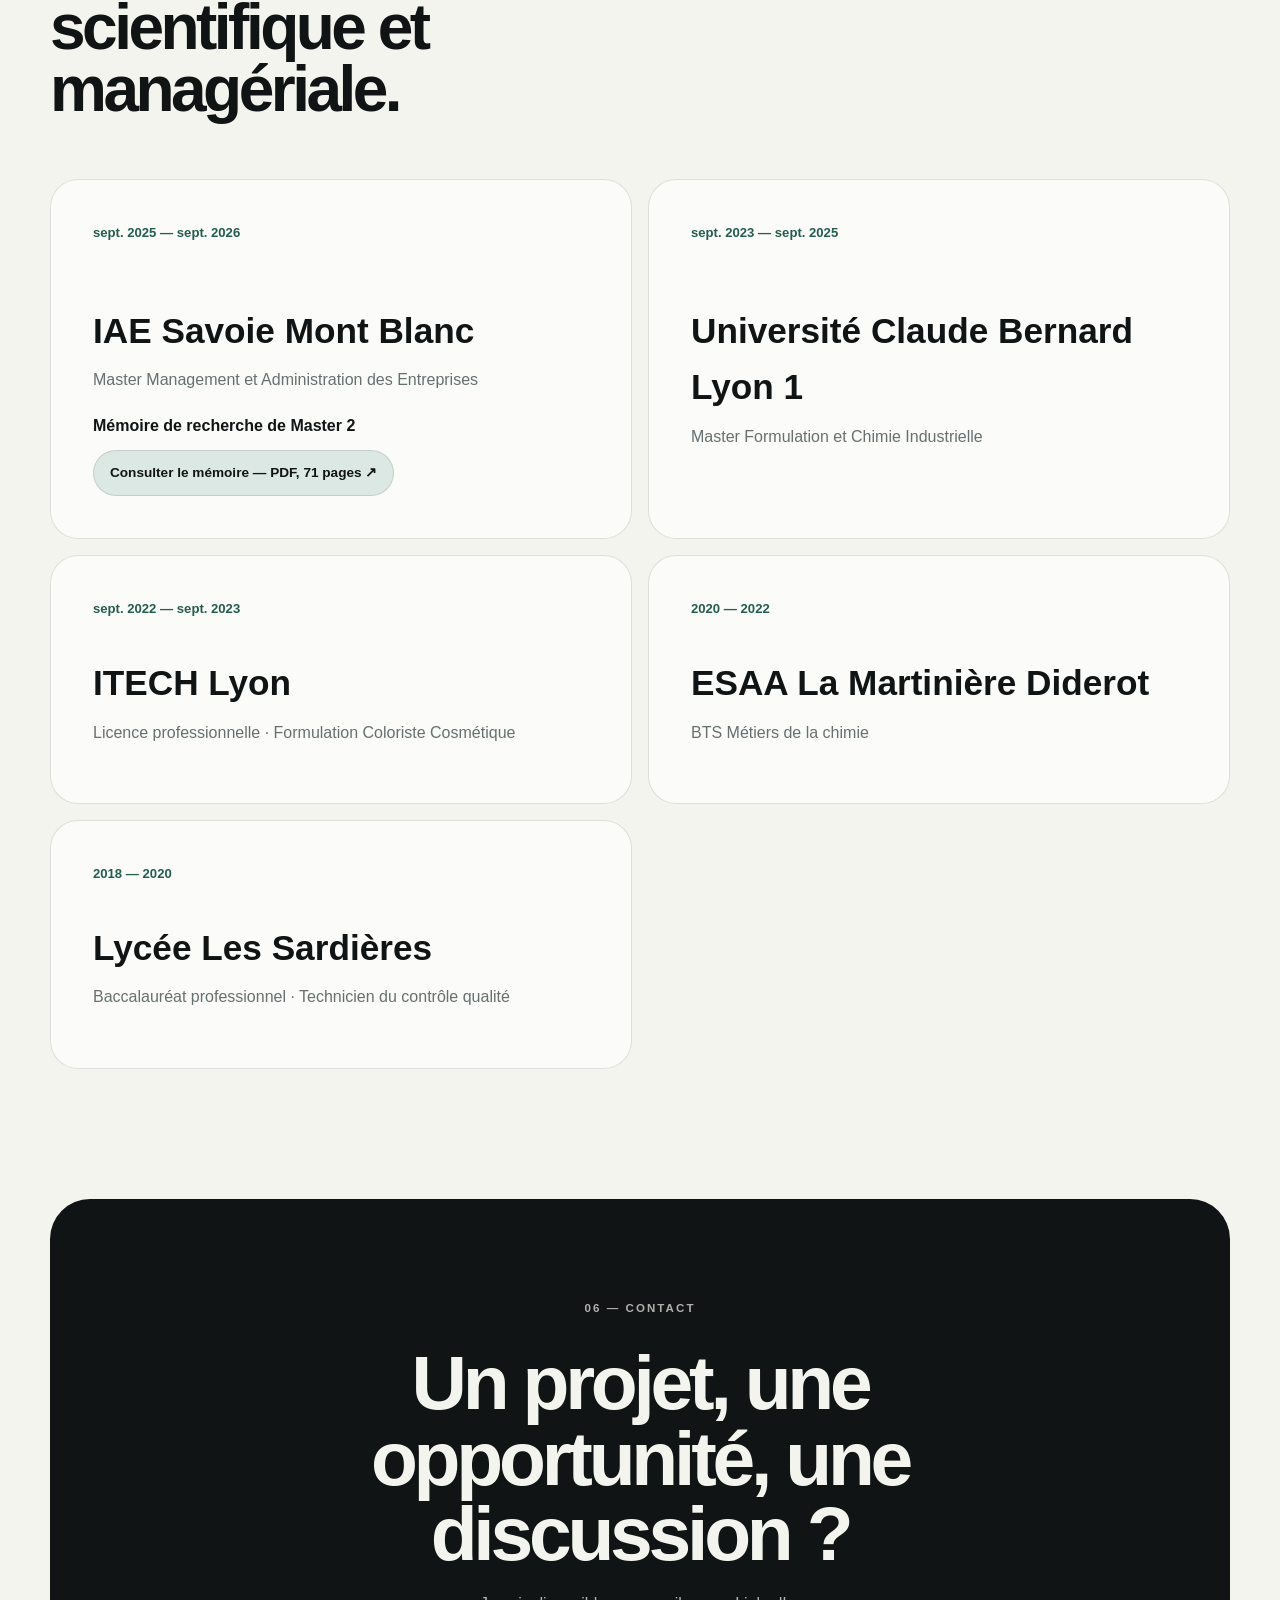
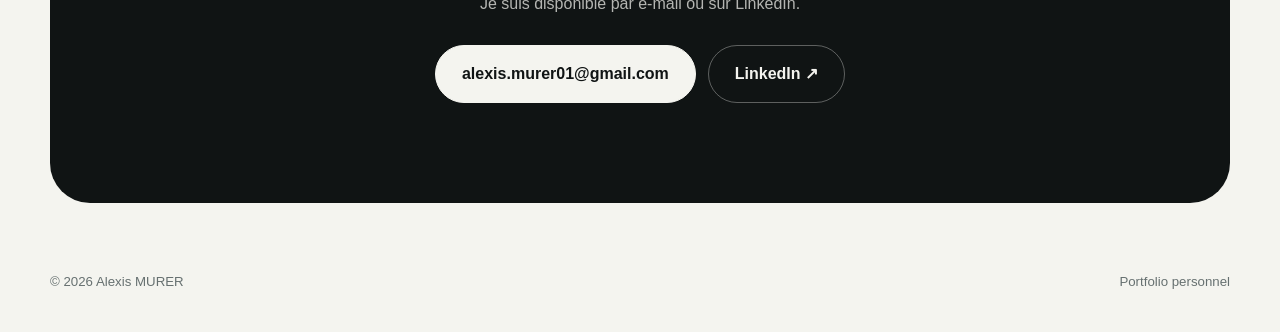
==== commit f1ed9339: "ajout mémoire 2026" ====
--- a/index.html
+++ b/index.html
@@ -251,7 +251,29 @@
     <section id="education" class="section-shell education-section">
       <div class="section-heading reveal"><p class="eyebrow" data-i18n="education_eyebrow">05 — FORMATION</p><h2 data-i18n="education_title">Une double compétence scientifique et managériale.</h2></div>
       <div class="education-grid">
-        <article class="education-card reveal"><span data-i18n="education_mae_date">sept. 2025 — sept. 2026</span><h3>IAE Savoie Mont Blanc</h3><p data-i18n="education_mae">Master Management et Administration des Entreprises</p></article>
+        <article class="education-card reveal">
+  <span data-i18n="education_mae_date">sept. 2025 — sept. 2026</span>
+
+  <h3>IAE Savoie Mont Blanc</h3>
+
+  <p data-i18n="education_mae">
+    Master Management et Administration des Entreprises
+  </p>
+
+  <p class="thesis-label" data-i18n="education_mae_thesis">
+    Mémoire de recherche de Master 2
+  </p>
+
+  <a
+    class="thesis-link"
+    href="documents/Memoire_Master_2_Alexis_MURER.pdf"
+    target="_blank"
+    rel="noreferrer"
+    data-i18n="education_mae_thesis_link"
+  >
+    Consulter le mémoire — PDF, 71 pages ↗
+  </a>
+</article>
         <article class="education-card reveal"><span data-i18n="education_fci_date">sept. 2023 — sept. 2025</span><h3>Université Claude Bernard Lyon 1</h3><p data-i18n="education_fci">Master Formulation et Chimie Industrielle</p></article>
         <article class="education-card compact reveal"><span data-i18n="education_itech_date">sept. 2022 — sept. 2023</span><h3>ITECH Lyon</h3><p data-i18n="education_license">Licence professionnelle · Formulation Coloriste Cosmétique</p></article>
         <article class="education-card compact reveal"><span>2020 — 2022</span><h3>ESAA La Martinière Diderot</h3><p data-i18n="education_bts">BTS Métiers de la chimie</p></article>
--- a/styles.css
+++ b/styles.css
@@ -1200,3 +1200,26 @@
     font-size: 0.86rem;
   }
 }
+.education-card .thesis-label {
+  margin: 20px 0 12px;
+  color: var(--text);
+  font-weight: 750;
+}
+
+.thesis-link {
+  display: inline-flex;
+  align-items: center;
+  padding: 11px 16px;
+  border: 1px solid var(--line);
+  border-radius: 999px;
+  color: var(--text);
+  background: var(--accent-soft);
+  font-size: 0.85rem;
+  font-weight: 800;
+  transition: transform 0.2s ease, border-color 0.2s ease;
+}
+
+.thesis-link:hover {
+  transform: translateY(-2px);
+  border-color: var(--accent);
+}
